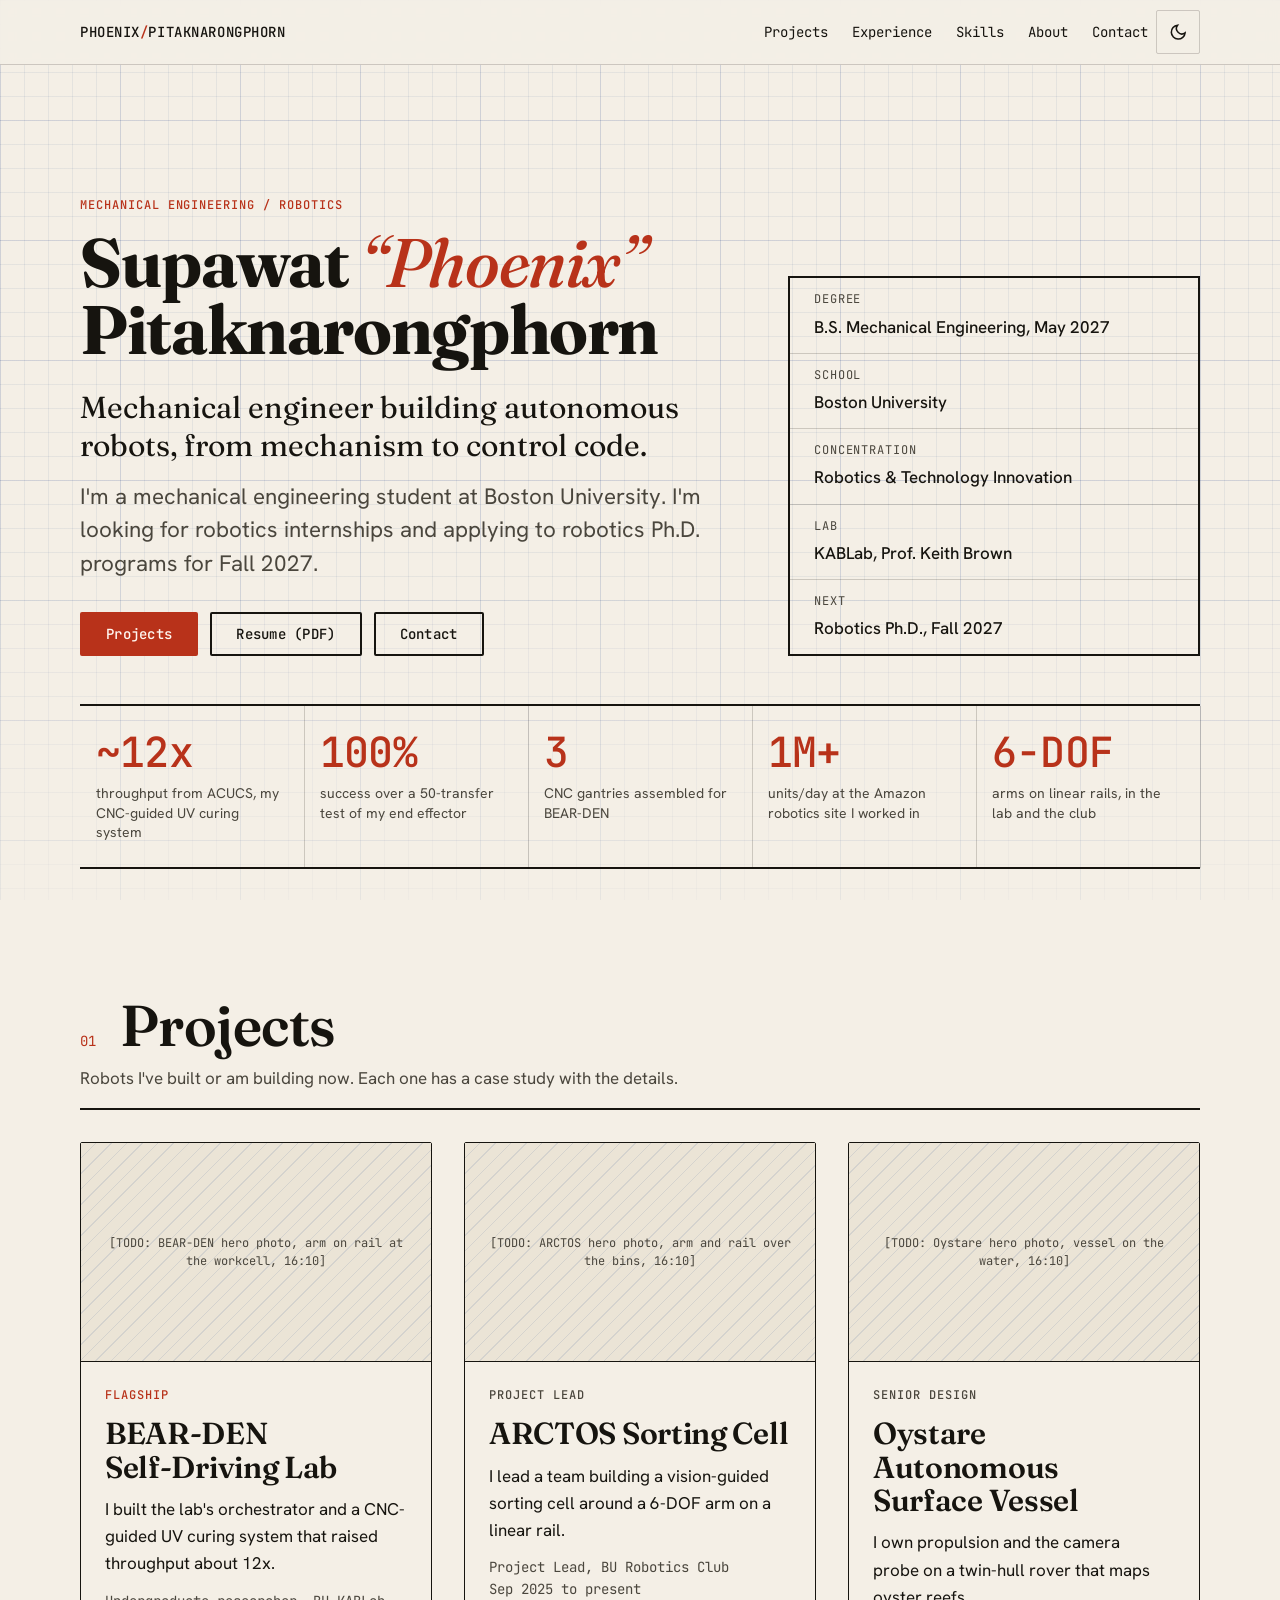
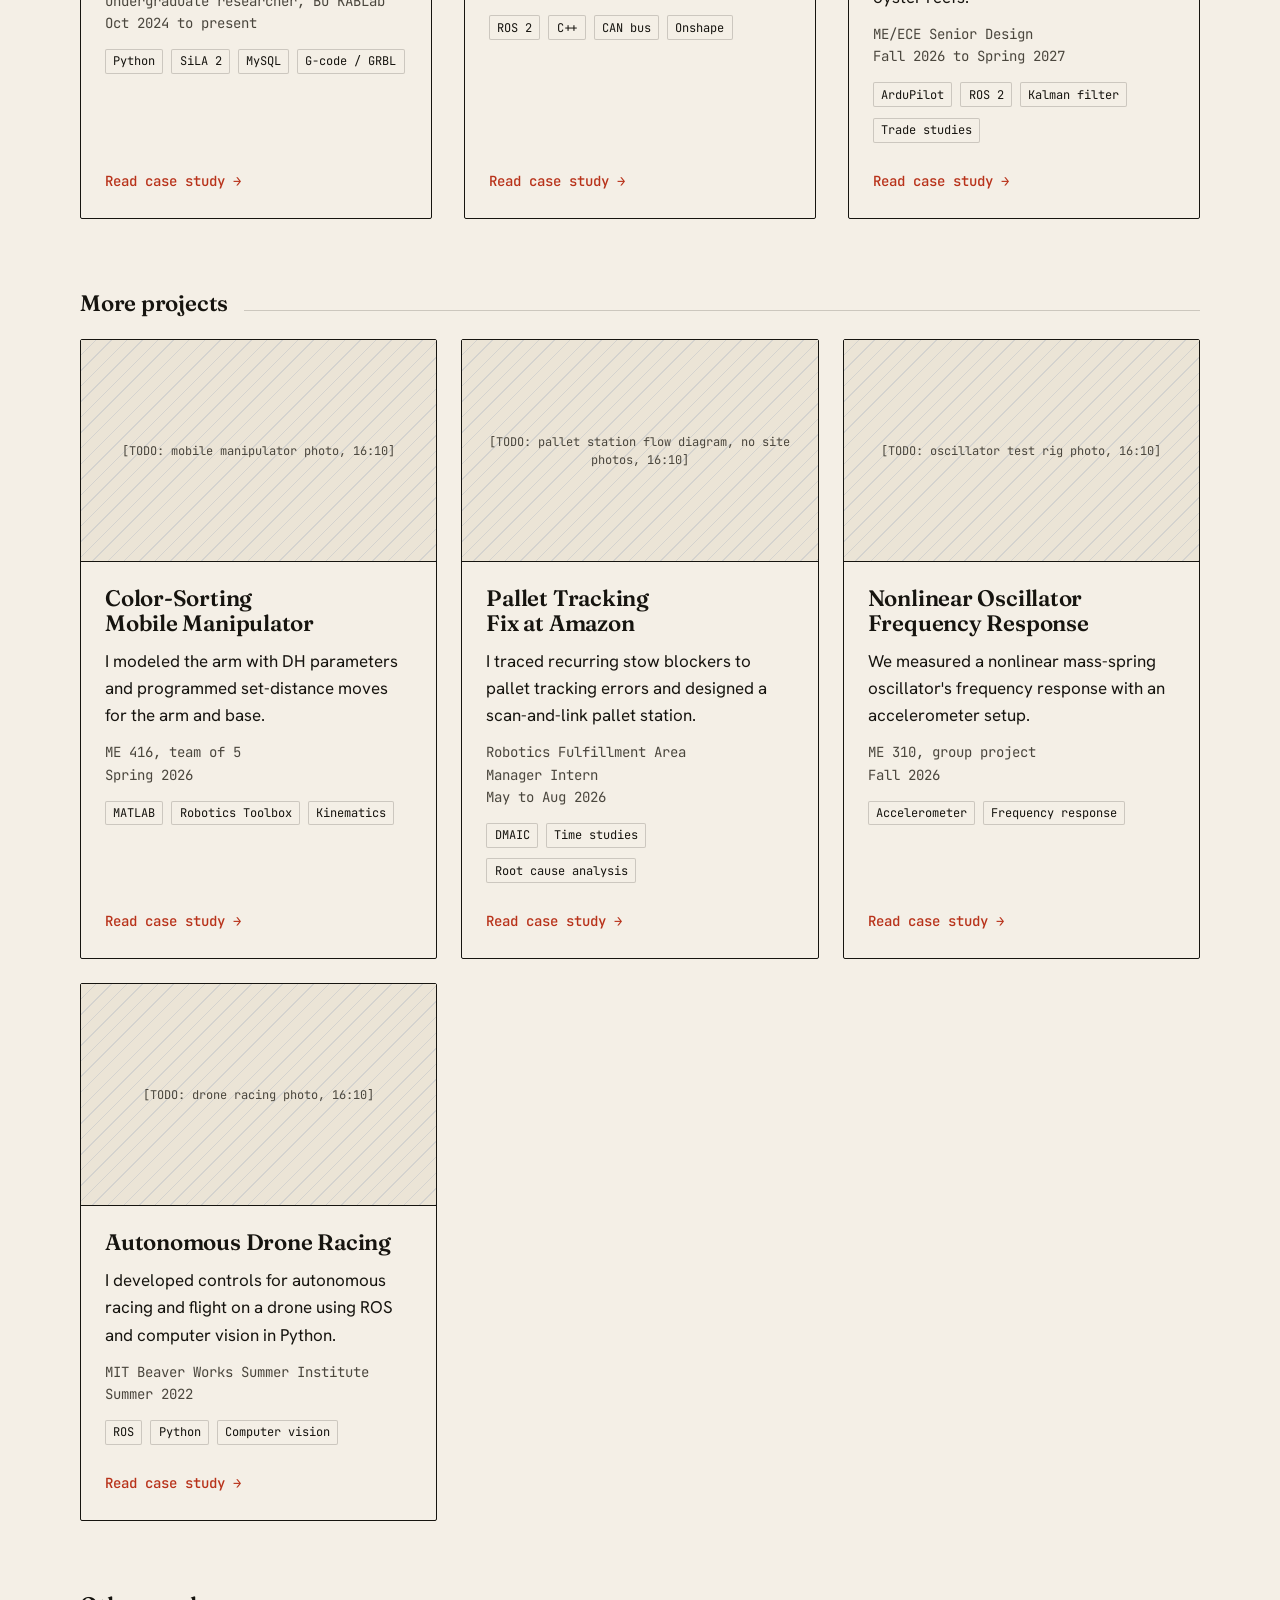
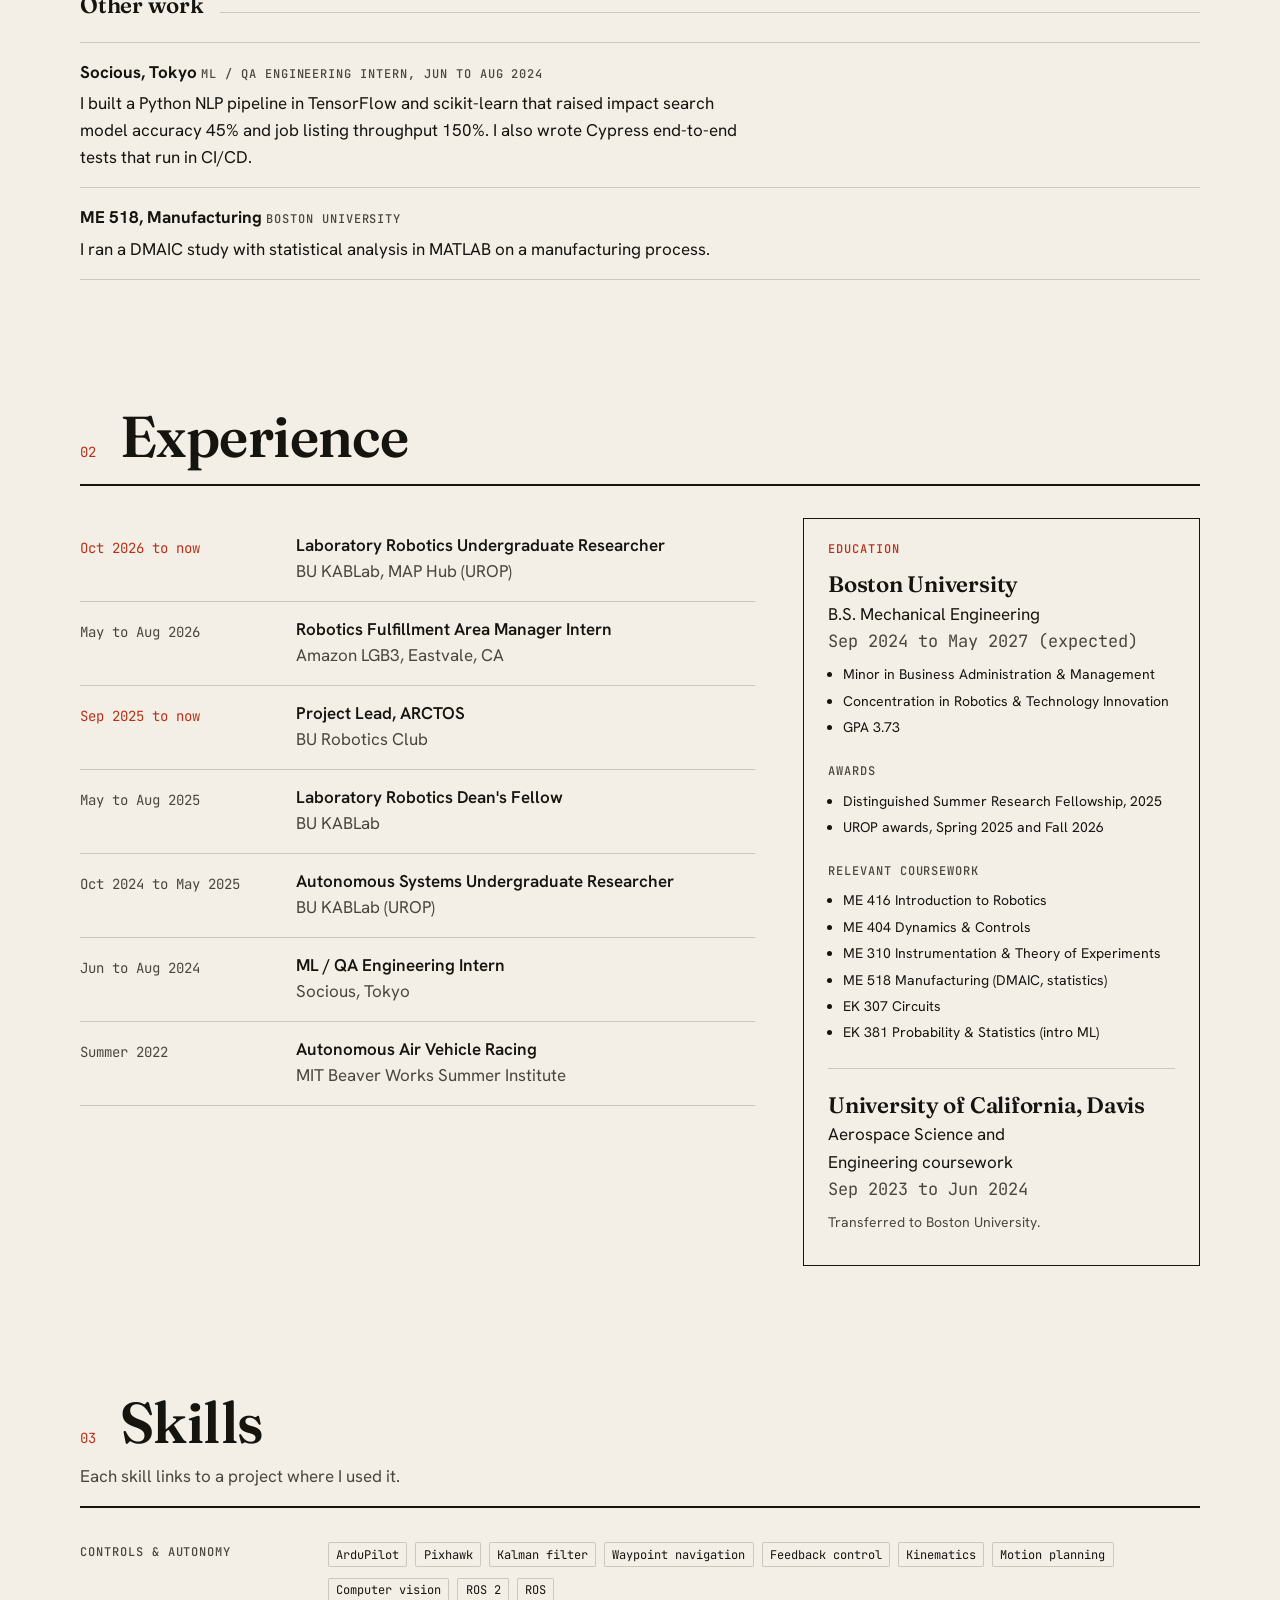
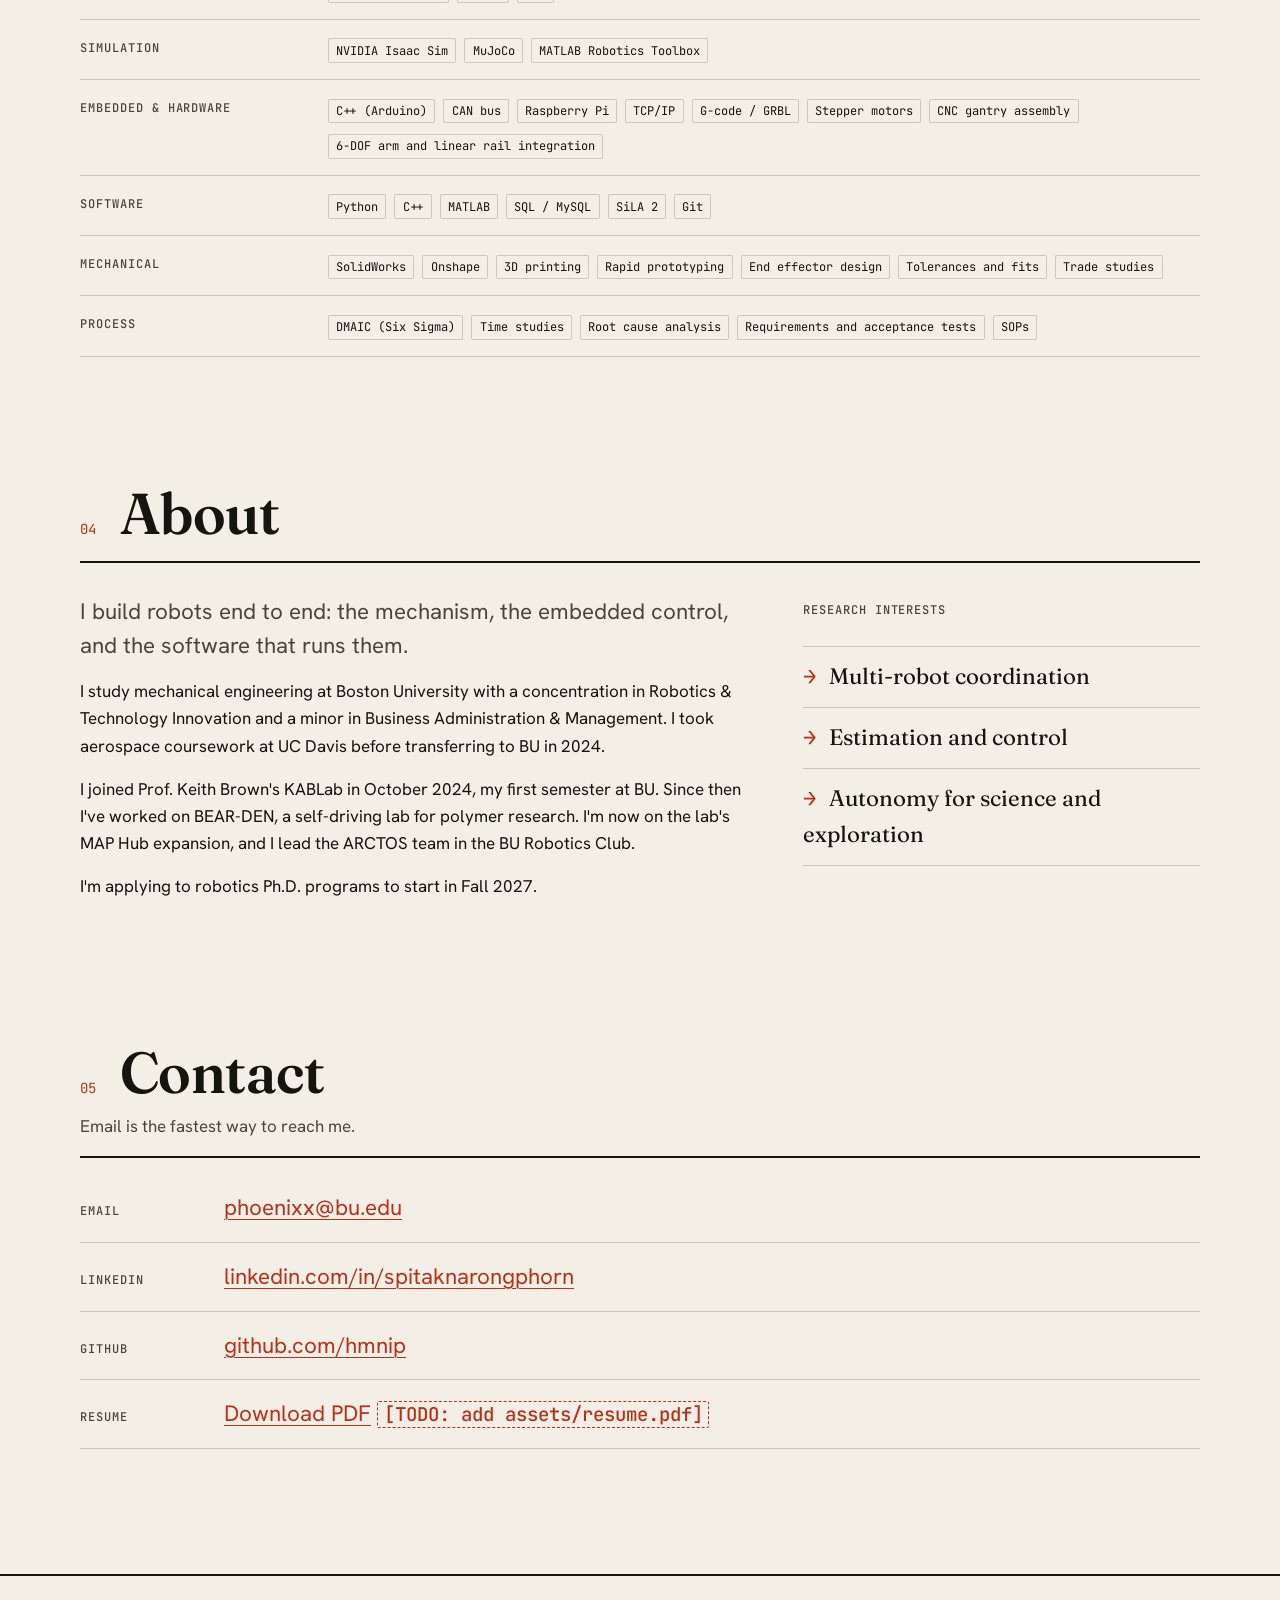
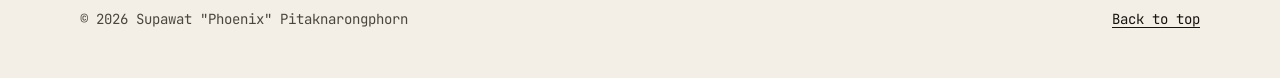
==== index.html @ 7e8143e0 "Initial portfolio site Static HTML/CSS/JS portfolio for GitHub Pages: home page, seven case studies " ====
<!doctype html>
<html lang="en">
<head>
  <meta charset="utf-8">
  <meta name="viewport" content="width=device-width, initial-scale=1">
  <title>Phoenix Pitaknarongphorn | Mechanical Engineer, Robotics</title>
  <meta name="description" content="Mechanical engineering student at Boston University building autonomous robots, from mechanism to control code.">
  <meta name="theme-color" content="#f4efe6" media="(prefers-color-scheme: light)">
  <meta name="theme-color" content="#0f2a4a" media="(prefers-color-scheme: dark)">
  <link rel="icon" href="favicon.ico" sizes="32x32">
  <link rel="icon" href="assets/favicon.svg" type="image/svg+xml">
  <link rel="apple-touch-icon" href="assets/apple-touch-icon.png">
  <!-- Sharing previews. Absolute URLs so LinkedIn and Slack show the image. Change the domain here if the site moves. -->
  <meta property="og:type" content="website">
  <meta property="og:site_name" content="Phoenix Pitaknarongphorn">
  <meta property="og:url" content="https://hmnip.github.io/portfolio/">
  <meta property="og:title" content="Phoenix Pitaknarongphorn | Mechanical Engineer, Robotics">
  <meta property="og:description" content="Mechanical engineering student at Boston University building autonomous robots, from mechanism to control code.">
  <meta property="og:image" content="https://hmnip.github.io/portfolio/assets/img/share.png">
  <meta property="og:image:width" content="1200">
  <meta property="og:image:height" content="630">
  <meta property="og:image:alt" content="Phoenix Pitaknarongphorn: building autonomous robots, from mechanism to control code.">
  <meta name="twitter:card" content="summary_large_image">
  <meta name="twitter:title" content="Phoenix Pitaknarongphorn | Mechanical Engineer, Robotics">
  <meta name="twitter:description" content="Mechanical engineering student at Boston University building autonomous robots, from mechanism to control code.">
  <meta name="twitter:image" content="https://hmnip.github.io/portfolio/assets/img/share.png">
  <!-- Sets saved theme and the js class before first paint (inline on purpose, avoids a flash) -->
  <script>(function(){var d=document.documentElement;d.classList.add("js");try{var t=localStorage.getItem("theme");if(t==="light"||t==="dark")d.setAttribute("data-theme",t);}catch(e){}})();</script>
  <link rel="preconnect" href="https://fonts.googleapis.com">
  <link rel="preconnect" href="https://fonts.gstatic.com" crossorigin>
  <link rel="stylesheet" href="https://fonts.googleapis.com/css2?family=Fraunces:ital,opsz,wght@0,9..144,400..700;1,9..144,500&family=Hanken+Grotesk:wght@400;500;600&family=JetBrains+Mono:wght@400;500&display=swap">
  <link rel="stylesheet" href="assets/css/style.css">
  <!-- Structured data for search engines. Update "url" if the site moves to a custom domain. -->
  <script type="application/ld+json">
  {
    "@context": "https://schema.org",
    "@type": "Person",
    "url": "https://hmnip.github.io/portfolio/",
    "name": "Supawat Pitaknarongphorn",
    "alternateName": "Phoenix Pitaknarongphorn",
    "jobTitle": "Mechanical Engineering Student",
    "description": "Mechanical engineering student at Boston University building autonomous robots, from mechanism to control code.",
    "email": "mailto:phoenixx@bu.edu",
    "affiliation": {
      "@type": "CollegeOrUniversity",
      "name": "Boston University"
    },
    "knowsAbout": ["Robotics", "Autonomous systems", "Laboratory automation", "Embedded control", "ROS 2", "Mechanical design"],
    "sameAs": ["https://www.linkedin.com/in/spitaknarongphorn", "https://github.com/hmnip"]
  }
  </script>
</head>
<body>
  <a class="skip-link" href="#main">Skip to content</a>

  <header class="site-header">
    <div class="container site-header__inner">
      <a class="site-mark" href="index.html">PHOENIX<span>/</span>PITAKNARONGPHORN</a>
      <nav class="site-nav" aria-label="Primary">
        <ul class="site-nav__list" id="nav-list">
          <li><a href="#projects">Projects</a></li>
          <li><a href="#experience">Experience</a></li>
          <li><a href="#skills">Skills</a></li>
          <li><a href="#about">About</a></li>
          <li><a href="#contact">Contact</a></li>
        </ul>
        <button class="icon-btn theme-toggle" type="button" data-theme-toggle aria-label="Switch theme">
          <svg class="icon-moon" viewBox="0 0 24 24" fill="none" stroke="currentColor" stroke-width="2" aria-hidden="true"><path d="M21 12.8A9 9 0 1 1 11.2 3a7 7 0 0 0 9.8 9.8z"/></svg>
          <svg class="icon-sun" viewBox="0 0 24 24" fill="none" stroke="currentColor" stroke-width="2" aria-hidden="true"><circle cx="12" cy="12" r="4"/><path d="M12 2v2M12 20v2M4.9 4.9l1.4 1.4M17.7 17.7l1.4 1.4M2 12h2M20 12h2M4.9 19.1l1.4-1.4M17.7 6.3l1.4-1.4"/></svg>
        </button>
        <button class="icon-btn nav-toggle" type="button" aria-expanded="false" aria-controls="nav-list" aria-label="Menu">
          <svg viewBox="0 0 24 24" fill="none" stroke="currentColor" stroke-width="2" aria-hidden="true"><path d="M3 6h18M3 12h18M3 18h18"/></svg>
        </button>
      </nav>
    </div>
  </header>

  <main id="main">
    <!-- HERO ============================================================ -->
    <div class="container">
      <section class="hero" aria-labelledby="hero-name">
        <div class="hero__text">
          <span class="label label--accent">Mechanical Engineering / Robotics</span>
          <h1 class="hero__name" id="hero-name">Supawat <span class="alias">&ldquo;Phoenix&rdquo;</span> Pitaknarongphorn</h1>
          <p class="hero__headline">Mechanical engineer building autonomous robots, from mechanism to control code.</p>
          <p class="lede">I'm a mechanical engineering student at Boston University. I'm looking for robotics internships and applying to robotics Ph.D. programs for Fall 2027.</p>
          <div class="btn-row">
            <a class="btn btn--primary" href="#projects">Projects</a>
            <!-- TODO: add assets/resume.pdf -->
            <a class="btn" href="assets/resume.pdf">Resume (PDF)</a>
            <a class="btn" href="#contact">Contact</a>
          </div>
        </div>
        <dl class="hero__spec">
          <div class="title-block__cell"><dt>Degree</dt><dd>B.S. Mechanical Engineering, May 2027</dd></div>
          <div class="title-block__cell"><dt>School</dt><dd>Boston University</dd></div>
          <div class="title-block__cell"><dt>Concentration</dt><dd>Robotics &amp; Technology Innovation</dd></div>
          <div class="title-block__cell"><dt>Lab</dt><dd>KABLab, Prof. Keith Brown</dd></div>
          <div class="title-block__cell"><dt>Next</dt><dd>Robotics Ph.D., Fall 2027</dd></div>
        </dl>
      </section>

      <!-- AT A GLANCE ===================================================== -->
      <section aria-labelledby="glance-title">
        <h2 class="visually-hidden" id="glance-title">At a glance</h2>
        <ul class="glance">
          <li class="glance__item"><span class="glance__value">~12x</span><span class="glance__desc">throughput from ACUCS, my CNC-guided UV curing system</span></li>
          <li class="glance__item"><span class="glance__value">100%</span><span class="glance__desc">success over a 50-transfer test of my end effector</span></li>
          <li class="glance__item"><span class="glance__value">3</span><span class="glance__desc">CNC gantries assembled for BEAR-DEN</span></li>
          <li class="glance__item"><span class="glance__value">1M+</span><span class="glance__desc">units/day at the Amazon robotics site I worked in</span></li>
          <li class="glance__item"><span class="glance__value">6-DOF</span><span class="glance__desc">arms on linear rails, in the lab and the club</span></li>
        </ul>
      </section>

      <!-- PROJECTS ======================================================== -->
      <section class="section" id="projects" aria-labelledby="projects-title">
        <div class="section__head">
          <span class="section__num">01</span>
          <h2 id="projects-title">Projects</h2>
          <p>Robots I've built or am building now. Each one has a case study with the details.</p>
        </div>

        <div class="card-grid card-grid--feature">
          <article class="card reveal">
            <div class="card__media">
              <!-- Replace with: <img src="assets/img/bear-den/hero.webp" width="1200" height="750" loading="lazy" decoding="async" alt="..."> (16:10, 1200x750, under 150 KB) -->
              <div class="media-placeholder" role="img" aria-label="Placeholder for BEAR-DEN hero photo">[TODO: BEAR-DEN hero photo, arm on rail at the workcell, 16:10]</div>
            </div>
            <div class="card__body">
              <span class="label label--accent">Flagship</span>
              <h3 class="card__title"><span class="nowrap">BEAR-DEN</span> Self-Driving Lab</h3>
              <p class="card__outcome">I built the lab's orchestrator and a CNC-guided UV curing system that raised throughput about 12x.</p>
              <p class="card__role">Undergraduate researcher, BU KABLab<br>Oct 2024 to present</p>
              <ul class="tags" aria-label="Tools">
                <li><span class="tag">Python</span></li>
                <li><span class="tag">SiLA 2</span></li>
                <li><span class="tag">MySQL</span></li>
                <li><span class="tag">G-code / GRBL</span></li>
              </ul>
              <div class="card__foot"><a class="link-arrow card__link" href="projects/bear-den.html">Read case study<span class="visually-hidden">: BEAR-DEN</span></a></div>
            </div>
          </article>

          <article class="card reveal">
            <div class="card__media">
              <!-- Replace with: assets/img/arctos/hero.webp (16:10, 1200x750) -->
              <div class="media-placeholder" role="img" aria-label="Placeholder for ARCTOS hero photo">[TODO: ARCTOS hero photo, arm and rail over the bins, 16:10]</div>
            </div>
            <div class="card__body">
              <span class="label">Project lead</span>
              <h3 class="card__title">ARCTOS Sorting Cell</h3>
              <p class="card__outcome">I lead a team building a vision-guided sorting cell around a 6-DOF arm on a linear rail.</p>
              <p class="card__role">Project Lead, BU Robotics Club<br>Sep 2025 to present</p>
              <ul class="tags" aria-label="Tools">
                <li><span class="tag">ROS 2</span></li>
                <li><span class="tag">C++</span></li>
                <li><span class="tag">CAN bus</span></li>
                <li><span class="tag">Onshape</span></li>
              </ul>
              <div class="card__foot"><a class="link-arrow card__link" href="projects/arctos.html">Read case study<span class="visually-hidden">: ARCTOS</span></a></div>
            </div>
          </article>

          <article class="card reveal">
            <div class="card__media">
              <!-- Replace with: assets/img/oystare/hero.webp (16:10, 1200x750) -->
              <div class="media-placeholder" role="img" aria-label="Placeholder for Oystare vessel photo">[TODO: Oystare hero photo, vessel on the water, 16:10]</div>
            </div>
            <div class="card__body">
              <span class="label">Senior design</span>
              <h3 class="card__title">Oystare Autonomous Surface Vessel</h3>
              <p class="card__outcome">I own propulsion and the camera probe on a twin-hull rover that maps oyster reefs.</p>
              <p class="card__role">ME/ECE Senior Design<br>Fall 2026 to Spring 2027</p>
              <ul class="tags" aria-label="Tools">
                <li><span class="tag">ArduPilot</span></li>
                <li><span class="tag">ROS 2</span></li>
                <li><span class="tag">Kalman filter</span></li>
                <li><span class="tag">Trade studies</span></li>
              </ul>
              <div class="card__foot"><a class="link-arrow card__link" href="projects/oystare.html">Read case study<span class="visually-hidden">: Oystare</span></a></div>
            </div>
          </article>
        </div>

        <div class="subhead"><h3>More projects</h3></div>
        <div class="card-grid">
          <article class="card card--small reveal">
            <div class="card__media">
              <!-- Replace with: assets/img/mobile-manipulator/hero.webp (16:10, 800x500) -->
              <div class="media-placeholder" role="img" aria-label="Placeholder for mobile manipulator photo">[TODO: mobile manipulator photo, 16:10]</div>
            </div>
            <div class="card__body">
              <h3 class="card__title">Color-Sorting Mobile Manipulator</h3>
              <p class="card__outcome">I modeled the arm with DH parameters and programmed set-distance moves for the arm and base.</p>
              <p class="card__role">ME 416, team of 5<br>Spring 2026</p>
              <ul class="tags" aria-label="Tools">
                <li><span class="tag">MATLAB</span></li>
                <li><span class="tag">Robotics Toolbox</span></li>
                <li><span class="tag">Kinematics</span></li>
              </ul>
              <div class="card__foot"><a class="link-arrow card__link" href="projects/mobile-manipulator.html">Read case study<span class="visually-hidden">: Color-Sorting Mobile Manipulator</span></a></div>
            </div>
          </article>

          <article class="card card--small reveal">
            <div class="card__media">
              <!-- No site photos allowed. Use a diagram of the pallet station flow: assets/img/amazon-pallet-flow/hero.webp (16:10) -->
              <div class="media-placeholder" role="img" aria-label="Placeholder for pallet station flow diagram">[TODO: pallet station flow diagram, no site photos, 16:10]</div>
            </div>
            <div class="card__body">
              <h3 class="card__title">Pallet Tracking Fix at Amazon</h3>
              <p class="card__outcome">I traced recurring stow blockers to pallet tracking errors and designed a scan-and-link pallet station.</p>
              <p class="card__role">Robotics Fulfillment Area Manager Intern<br>May to Aug 2026</p>
              <ul class="tags" aria-label="Tools">
                <li><span class="tag">DMAIC</span></li>
                <li><span class="tag">Time studies</span></li>
                <li><span class="tag">Root cause analysis</span></li>
              </ul>
              <div class="card__foot"><a class="link-arrow card__link" href="projects/amazon-pallet-flow.html">Read case study<span class="visually-hidden">: Pallet Tracking Fix at Amazon</span></a></div>
            </div>
          </article>

          <article class="card card--small reveal">
            <div class="card__media">
              <!-- Replace with: assets/img/nonlinear-oscillator/hero.webp (16:10, 800x500) -->
              <div class="media-placeholder" role="img" aria-label="Placeholder for oscillator test setup photo">[TODO: oscillator test rig photo, 16:10]</div>
            </div>
            <div class="card__body">
              <h3 class="card__title">Nonlinear Oscillator Frequency Response</h3>
              <p class="card__outcome">We measured a nonlinear mass-spring oscillator's frequency response with an accelerometer setup.</p>
              <p class="card__role">ME 310, group project<br>Fall 2026</p>
              <ul class="tags" aria-label="Tools">
                <li><span class="tag">Accelerometer</span></li>
                <li><span class="tag">Frequency response</span></li>
              </ul>
              <div class="card__foot"><a class="link-arrow card__link" href="projects/nonlinear-oscillator.html">Read case study<span class="visually-hidden">: Nonlinear Oscillator Frequency Response</span></a></div>
            </div>
          </article>

          <article class="card card--small reveal">
            <div class="card__media">
              <!-- Replace with: assets/img/bwsi-drone-racing/hero.webp (16:10, 800x500) -->
              <div class="media-placeholder" role="img" aria-label="Placeholder for drone racing photo">[TODO: drone racing photo, 16:10]</div>
            </div>
            <div class="card__body">
              <h3 class="card__title">Autonomous Drone Racing</h3>
              <p class="card__outcome">I developed controls for autonomous racing and flight on a drone using ROS and computer vision in Python.</p>
              <p class="card__role">MIT Beaver Works Summer Institute<br>Summer 2022</p>
              <ul class="tags" aria-label="Tools">
                <li><span class="tag">ROS</span></li>
                <li><span class="tag">Python</span></li>
                <li><span class="tag">Computer vision</span></li>
              </ul>
              <div class="card__foot"><a class="link-arrow card__link" href="projects/bwsi-drone-racing.html">Read case study<span class="visually-hidden">: Autonomous Drone Racing</span></a></div>
            </div>
          </article>
        </div>

        <div class="subhead"><h3>Other work</h3></div>
        <ul class="other-work">
          <li>
            <p><strong>Socious, Tokyo</strong> <span class="label">ML / QA Engineering Intern, Jun to Aug 2024</span></p>
            <p>I built a Python NLP pipeline in TensorFlow and scikit-learn that raised impact search model accuracy 45% and job listing throughput 150%. I also wrote Cypress end-to-end tests that run in CI/CD.</p>
          </li>
          <li>
            <p><strong>ME 518, Manufacturing</strong> <span class="label">Boston University</span></p>
            <p>I ran a DMAIC study with statistical analysis in MATLAB on a manufacturing process.</p>
          </li>
        </ul>
      </section>

      <!-- EXPERIENCE ====================================================== -->
      <section class="section" id="experience" aria-labelledby="experience-title">
        <div class="section__head">
          <span class="section__num">02</span>
          <h2 id="experience-title">Experience</h2>
        </div>
        <div class="split">
          <ol class="timeline">
            <li class="timeline__item is-current">
              <span class="timeline__date">Oct 2026 to now</span>
              <div><p class="timeline__role">Laboratory Robotics Undergraduate Researcher</p><p class="timeline__org">BU KABLab, MAP Hub (UROP)</p></div>
            </li>
            <li class="timeline__item">
              <span class="timeline__date">May to Aug 2026</span>
              <div><p class="timeline__role">Robotics Fulfillment Area Manager Intern</p><p class="timeline__org">Amazon LGB3, Eastvale, CA</p></div>
            </li>
            <li class="timeline__item is-current">
              <span class="timeline__date">Sep 2025 to now</span>
              <div><p class="timeline__role">Project Lead, ARCTOS</p><p class="timeline__org">BU Robotics Club</p></div>
            </li>
            <li class="timeline__item">
              <span class="timeline__date">May to Aug 2025</span>
              <div><p class="timeline__role">Laboratory Robotics Dean's Fellow</p><p class="timeline__org">BU KABLab</p></div>
            </li>
            <li class="timeline__item">
              <span class="timeline__date">Oct 2024 to May 2025</span>
              <div><p class="timeline__role">Autonomous Systems Undergraduate Researcher</p><p class="timeline__org">BU KABLab (UROP)</p></div>
            </li>
            <li class="timeline__item">
              <span class="timeline__date">Jun to Aug 2024</span>
              <div><p class="timeline__role">ML / QA Engineering Intern</p><p class="timeline__org">Socious, Tokyo</p></div>
            </li>
            <li class="timeline__item">
              <span class="timeline__date">Summer 2022</span>
              <div><p class="timeline__role">Autonomous Air Vehicle Racing</p><p class="timeline__org">MIT Beaver Works Summer Institute</p></div>
            </li>
          </ol>

          <aside class="edu" aria-labelledby="edu-title">
            <h3 class="label label--accent" id="edu-title">Education</h3>
            <div class="edu__item">
              <h4>Boston University</h4>
              <p>B.S. Mechanical Engineering<br><span class="mono muted">Sep 2024 to May 2027 (expected)</span></p>
              <ul>
                <li>Minor in Business Administration &amp; Management</li>
                <li>Concentration in Robotics &amp; Technology Innovation</li>
                <li>GPA 3.73</li>
              </ul>
              <span class="label">Awards</span>
              <ul>
                <li>Distinguished Summer Research Fellowship, 2025</li>
                <li>UROP awards, Spring 2025 and Fall 2026</li>
              </ul>
              <span class="label">Relevant coursework</span>
              <ul>
                <li>ME 416 Introduction to Robotics</li>
                <li>ME 404 Dynamics &amp; Controls</li>
                <li>ME 310 Instrumentation &amp; Theory of Experiments</li>
                <li>ME 518 Manufacturing (DMAIC, statistics)</li>
                <li>EK 307 Circuits</li>
                <li>EK 381 Probability &amp; Statistics (intro ML)</li>
              </ul>
            </div>
            <div class="edu__item">
              <h4>University of California, Davis</h4>
              <p>Aerospace Science and Engineering coursework<br><span class="mono muted">Sep 2023 to Jun 2024</span></p>
              <p class="muted" style="font-size: var(--step--1)">Transferred to Boston University.</p>
            </div>
          </aside>
        </div>
      </section>

      <!-- SKILLS ========================================================== -->
      <section class="section" id="skills" aria-labelledby="skills-title">
        <div class="section__head">
          <span class="section__num">03</span>
          <h2 id="skills-title">Skills</h2>
          <p>Each skill links to a project where I used it.</p>
        </div>
        <dl class="skills">
          <div class="skills__row">
            <dt class="label">Controls &amp; Autonomy</dt>
            <dd><ul class="tags">
              <li><a class="tag" href="projects/oystare.html">ArduPilot<span class="visually-hidden">, used in Oystare</span></a></li>
              <li><a class="tag" href="projects/oystare.html">Pixhawk<span class="visually-hidden">, used in Oystare</span></a></li>
              <li><a class="tag" href="projects/oystare.html">Kalman filter<span class="visually-hidden">, used in Oystare</span></a></li>
              <li><a class="tag" href="projects/oystare.html">Waypoint navigation<span class="visually-hidden">, used in Oystare</span></a></li>
              <li><a class="tag" href="projects/bwsi-drone-racing.html">Feedback control<span class="visually-hidden">, used in Autonomous Drone Racing</span></a></li>
              <li><a class="tag" href="projects/mobile-manipulator.html">Kinematics<span class="visually-hidden">, used in the Mobile Manipulator</span></a></li>
              <li><a class="tag" href="projects/arctos.html">Motion planning<span class="visually-hidden">, used in ARCTOS</span></a></li>
              <li><a class="tag" href="projects/arctos.html">Computer vision<span class="visually-hidden">, used in ARCTOS</span></a></li>
              <li><a class="tag" href="projects/arctos.html">ROS 2<span class="visually-hidden">, used in ARCTOS</span></a></li>
              <li><a class="tag" href="projects/bwsi-drone-racing.html">ROS<span class="visually-hidden">, used in Autonomous Drone Racing</span></a></li>
            </ul></dd>
          </div>
          <div class="skills__row">
            <dt class="label">Simulation</dt>
            <dd><ul class="tags">
              <li><a class="tag" href="projects/bear-den.html#map-hub">NVIDIA Isaac Sim<span class="visually-hidden">, used in BEAR-DEN</span></a></li>
              <li><a class="tag" href="projects/bear-den.html#map-hub">MuJoCo<span class="visually-hidden">, used in BEAR-DEN</span></a></li>
              <li><a class="tag" href="projects/mobile-manipulator.html">MATLAB Robotics Toolbox<span class="visually-hidden">, used in the Mobile Manipulator</span></a></li>
            </ul></dd>
          </div>
          <div class="skills__row">
            <dt class="label">Embedded &amp; Hardware</dt>
            <dd><ul class="tags">
              <li><a class="tag" href="projects/arctos.html">C++ (Arduino)<span class="visually-hidden">, used in ARCTOS</span></a></li>
              <li><a class="tag" href="projects/arctos.html">CAN bus<span class="visually-hidden">, used in ARCTOS</span></a></li>
              <li><a class="tag" href="projects/bear-den.html">Raspberry Pi<span class="visually-hidden">, used in BEAR-DEN</span></a></li>
              <li><a class="tag" href="projects/bear-den.html">TCP/IP<span class="visually-hidden">, used in BEAR-DEN</span></a></li>
              <li><a class="tag" href="projects/bear-den.html#acucs">G-code / GRBL<span class="visually-hidden">, used in ACUCS</span></a></li>
              <li><a class="tag" href="projects/bear-den.html#acucs">Stepper motors<span class="visually-hidden">, used in ACUCS</span></a></li>
              <li><a class="tag" href="projects/bear-den.html#acucs">CNC gantry assembly<span class="visually-hidden">, used in ACUCS</span></a></li>
              <li><a class="tag" href="projects/bear-den.html">6-DOF arm and linear rail integration<span class="visually-hidden">, used in BEAR-DEN</span></a></li>
            </ul></dd>
          </div>
          <div class="skills__row">
            <dt class="label">Software</dt>
            <dd><ul class="tags">
              <li><a class="tag" href="projects/bear-den.html">Python<span class="visually-hidden">, used in BEAR-DEN</span></a></li>
              <li><a class="tag" href="projects/arctos.html">C++<span class="visually-hidden">, used in ARCTOS</span></a></li>
              <li><a class="tag" href="projects/mobile-manipulator.html">MATLAB<span class="visually-hidden">, used in the Mobile Manipulator</span></a></li>
              <li><a class="tag" href="projects/bear-den.html">SQL / MySQL<span class="visually-hidden">, used in BEAR-DEN</span></a></li>
              <li><a class="tag" href="projects/bear-den.html">SiLA 2<span class="visually-hidden">, used in BEAR-DEN</span></a></li>
              <li><a class="tag" href="projects/arctos.html">Git<span class="visually-hidden">, used in ARCTOS</span></a></li>
            </ul></dd>
          </div>
          <div class="skills__row">
            <dt class="label">Mechanical</dt>
            <dd><ul class="tags">
              <li><a class="tag" href="projects/bear-den.html">SolidWorks<span class="visually-hidden">, used in BEAR-DEN</span></a></li>
              <li><a class="tag" href="projects/arctos.html">Onshape<span class="visually-hidden">, used in ARCTOS</span></a></li>
              <li><a class="tag" href="projects/bear-den.html">3D printing<span class="visually-hidden">, used in BEAR-DEN</span></a></li>
              <li><a class="tag" href="projects/bear-den.html">Rapid prototyping<span class="visually-hidden">, used in BEAR-DEN</span></a></li>
              <li><a class="tag" href="projects/bear-den.html">End effector design<span class="visually-hidden">, used in BEAR-DEN</span></a></li>
              <li><a class="tag" href="projects/arctos.html">Tolerances and fits<span class="visually-hidden">, used in ARCTOS</span></a></li>
              <li><a class="tag" href="projects/oystare.html">Trade studies<span class="visually-hidden">, used in Oystare</span></a></li>
            </ul></dd>
          </div>
          <div class="skills__row">
            <dt class="label">Process</dt>
            <dd><ul class="tags">
              <li><a class="tag" href="projects/amazon-pallet-flow.html">DMAIC (Six Sigma)<span class="visually-hidden">, used at Amazon</span></a></li>
              <li><a class="tag" href="projects/amazon-pallet-flow.html">Time studies<span class="visually-hidden">, used at Amazon</span></a></li>
              <li><a class="tag" href="projects/amazon-pallet-flow.html">Root cause analysis<span class="visually-hidden">, used at Amazon</span></a></li>
              <li><a class="tag" href="projects/oystare.html">Requirements and acceptance tests<span class="visually-hidden">, used in Oystare</span></a></li>
              <li><a class="tag" href="projects/bear-den.html">SOPs<span class="visually-hidden">, used in BEAR-DEN</span></a></li>
            </ul></dd>
          </div>
        </dl>
      </section>

      <!-- ABOUT =========================================================== -->
      <section class="section" id="about" aria-labelledby="about-title">
        <div class="section__head">
          <span class="section__num">04</span>
          <h2 id="about-title">About</h2>
        </div>
        <div class="split">
          <div>
            <p class="lede">I build robots end to end: the mechanism, the embedded control, and the software that runs them.</p>
            <p>I study mechanical engineering at Boston University with a concentration in Robotics &amp; Technology Innovation and a minor in Business Administration &amp; Management. I took aerospace coursework at UC Davis before transferring to BU in 2024.</p>
            <p>I joined Prof. Keith Brown's KABLab in October 2024, my first semester at BU. Since then I've worked on BEAR-DEN, a self-driving lab for polymer research. I'm now on the lab's MAP Hub expansion, and I lead the ARCTOS team in the BU Robotics Club.</p>
            <p>I'm applying to robotics Ph.D. programs to start in Fall 2027.</p>
          </div>
          <div>
            <span class="label">Research interests</span>
            <ul class="interests">
              <li>Multi-robot coordination</li>
              <li>Estimation and control</li>
              <li>Autonomy for science and exploration</li>
            </ul>
          </div>
        </div>
      </section>

      <!-- CONTACT ========================================================= -->
      <section class="section" id="contact" aria-labelledby="contact-title">
        <div class="section__head">
          <span class="section__num">05</span>
          <h2 id="contact-title">Contact</h2>
          <p>Email is the fastest way to reach me.</p>
        </div>
        <dl class="contact-list">
          <div class="contact-list__row"><dt class="label">Email</dt><dd><a href="mailto:phoenixx@bu.edu">phoenixx@bu.edu</a></dd></div>
          <div class="contact-list__row"><dt class="label">LinkedIn</dt><dd><a href="https://www.linkedin.com/in/spitaknarongphorn" rel="me">linkedin.com/in/spitaknarongphorn</a></dd></div>
          <div class="contact-list__row"><dt class="label">GitHub</dt><dd><a href="https://github.com/hmnip" rel="me">github.com/hmnip</a></dd></div>
          <div class="contact-list__row"><dt class="label">Resume</dt><dd><a href="assets/resume.pdf">Download PDF</a> <span class="todo">[TODO: add assets/resume.pdf]</span></dd></div>
        </dl>
      </section>
    </div>
  </main>

  <footer class="site-footer">
    <div class="container site-footer__inner">
      <span>&copy; <span data-year>2026</span> Supawat "Phoenix" Pitaknarongphorn</span>
      <span><a href="#main">Back to top</a></span>
    </div>
  </footer>

  <script src="assets/js/main.js" defer></script>
</body>
</html>
---- assets/css/style.css ----
/* ==========================================================================
   Phoenix Pitaknarongphorn: portfolio stylesheet
   One file. Sections:
   1. Tokens (light + blueprint dark)
   2. Reset and base
   3. Layout and blueprint grid
   4. Typography helpers
   5. Header, nav, footer
   6. Buttons, links, tags
   7. Sections and labels
   8. Glance strip (key numbers)
   9. Project cards
   10. Title block, TL;DR
   11. Spec tables
   12. Timeline
   13. Diagrams, media, placeholders
   14. Motion
   15. Utilities
   ========================================================================== */

/* 1. Tokens ---------------------------------------------------------------- */
:root {
  /* Color: warm paper, near-black ink, one vermilion accent */
  --paper: #f4efe6;
  --paper-2: #ebe4d6;          /* raised surfaces, table stripes */
  --ink: #16140f;
  --ink-2: #4a463d;            /* secondary text, 8:1 on paper */
  --rule: #16140f;             /* strong rules */
  --rule-soft: rgb(22 20 15 / 0.18);
  --accent: #b8321a;           /* vermilion, 5.2:1 on paper, 4.7:1 on paper-2 */
  --accent-ink: #fff8f2;       /* text on accent fills */
  --grid: rgb(30 70 140 / 0.07);
  --grid-major: rgb(30 70 140 / 0.11);
  --focus: #1d5fd1;

  /* Type */
  --font-display: "Fraunces", Georgia, "Times New Roman", serif;
  --font-body: "Hanken Grotesk", system-ui, -apple-system, "Segoe UI", sans-serif;
  --font-mono: "JetBrains Mono", ui-monospace, "Cascadia Mono", Consolas, monospace;

  /* Type scale (fluid, ~1.25 ratio stretching to ~1.33 on wide screens) */
  --step--2: 0.75rem;
  --step--1: 0.875rem;
  --step-0: clamp(1rem, 0.96rem + 0.2vw, 1.0625rem);
  --step-1: clamp(1.2rem, 1.1rem + 0.45vw, 1.4rem);
  --step-2: clamp(1.45rem, 1.25rem + 0.9vw, 1.9rem);
  --step-3: clamp(1.8rem, 1.45rem + 1.6vw, 2.6rem);
  --step-4: clamp(2.2rem, 1.6rem + 2.8vw, 3.6rem);
  --step-5: clamp(2.6rem, 1.7rem + 4.4vw, 5rem);

  /* Space (8px base) */
  --space-1: 0.25rem;
  --space-2: 0.5rem;
  --space-3: 0.75rem;
  --space-4: 1rem;
  --space-5: 1.5rem;
  --space-6: 2rem;
  --space-7: 3rem;
  --space-8: 4.5rem;
  --space-9: clamp(4.5rem, 3rem + 6vw, 8rem);

  /* Layout */
  --measure: 68ch;
  --container: 1200px;
  --gutter: clamp(1rem, 0.5rem + 2.5vw, 2.5rem);
  --grid-size: 24px;
  --radius: 2px;
  --rule-w: 1px;
  --rule-w-strong: 2px;

  /* Motion */
  --ease: cubic-bezier(0.2, 0.7, 0.2, 1);
  --dur: 420ms;

  color-scheme: light;
}

/* Blueprint inverse: light ink on deep blue. Applied by system preference
   unless the visitor chose light, or when they choose dark explicitly. */
@media (prefers-color-scheme: dark) {
  :root:not([data-theme="light"]) {
    --paper: #0f2a4a;
    --paper-2: #13355c;
    --ink: #e8eef6;
    --ink-2: #a9bdd6;
    --rule: #cfdcec;
    --rule-soft: rgb(207 220 236 / 0.22);
    --accent: #ff7a52;
    --accent-ink: #0f2a4a;
    --grid: rgb(200 220 255 / 0.07);
    --grid-major: rgb(200 220 255 / 0.12);
    --focus: #ffd166;
    color-scheme: dark;
  }
}
:root[data-theme="dark"] {
  --paper: #0f2a4a;
  --paper-2: #13355c;
  --ink: #e8eef6;
  --ink-2: #a9bdd6;
  --rule: #cfdcec;
  --rule-soft: rgb(207 220 236 / 0.22);
  --accent: #ff7a52;
  --accent-ink: #0f2a4a;
  --grid: rgb(200 220 255 / 0.07);
  --grid-major: rgb(200 220 255 / 0.12);
  --focus: #ffd166;
  color-scheme: dark;
}

/* 2. Reset and base -------------------------------------------------------- */
*,
*::before,
*::after { box-sizing: border-box; }

html {
  -webkit-text-size-adjust: 100%;
  text-size-adjust: 100%;
  scroll-behavior: smooth;
  scroll-padding-top: 5rem; /* keeps anchored headings clear of the sticky header */
}

body {
  margin: 0;
  min-height: 100vh;
  background-color: var(--paper);
  color: var(--ink);
  font-family: var(--font-body);
  font-size: var(--step-0);
  line-height: 1.6;
  font-feature-settings: "ss01";
  overflow-x: hidden;
}

img, video, svg { display: block; max-width: 100%; height: auto; }
img, video { background: var(--paper-2); }

h1, h2, h3, h4 {
  font-family: var(--font-display);
  font-weight: 600;
  line-height: 1.1;
  letter-spacing: -0.01em;
  margin: 0 0 var(--space-4);
  font-optical-sizing: auto; /* Fraunces picks display or text cuts by size */
  text-wrap: balance;
}
h1 { font-size: var(--step-5); font-weight: 700; letter-spacing: -0.02em; }
h2 { font-size: var(--step-4); }
h3 { font-size: var(--step-2); }
h4 { font-size: var(--step-1); }

p, ul, ol, dl, table, figure { margin: 0 0 var(--space-4); }
p { max-width: var(--measure); text-wrap: pretty; }
ul, ol { padding-left: 1.25em; }
li + li { margin-top: var(--space-1); }

a { color: var(--accent); text-underline-offset: 0.2em; text-decoration-thickness: 1px; }
a:hover { text-decoration-thickness: 2px; }

:focus-visible {
  outline: 3px solid var(--focus);
  outline-offset: 3px;
  border-radius: var(--radius);
}

hr {
  border: 0;
  border-top: var(--rule-w) solid var(--rule-soft);
  margin: var(--space-7) 0;
}

code, kbd, samp { font-family: var(--font-mono); font-size: 0.92em; }

::selection { background: var(--accent); color: var(--accent-ink); }

/* 3. Layout and blueprint grid -------------------------------------------- */
/* The grid is a fixed layer behind everything. Minor lines every 24px,
   major lines every 120px, like drafting paper. */
body::before {
  content: "";
  position: fixed;
  inset: 0;
  z-index: -1;
  pointer-events: none;
  background-image:
    linear-gradient(var(--grid-major) 1px, transparent 1px),
    linear-gradient(90deg, var(--grid-major) 1px, transparent 1px),
    linear-gradient(var(--grid) 1px, transparent 1px),
    linear-gradient(90deg, var(--grid) 1px, transparent 1px);
  background-size:
    calc(var(--grid-size) * 5) calc(var(--grid-size) * 5),
    calc(var(--grid-size) * 5) calc(var(--grid-size) * 5),
    var(--grid-size) var(--grid-size),
    var(--grid-size) var(--grid-size);
  /* Fade the grid out toward the bottom so long pages stay calm */
  -webkit-mask-image: linear-gradient(to bottom, #000 0, #000 60vh, rgb(0 0 0 / 0.35) 100vh);
  mask-image: linear-gradient(to bottom, #000 0, #000 60vh, rgb(0 0 0 / 0.35) 100vh);
}

.container {
  width: 100%;
  max-width: var(--container);
  margin-inline: auto;
  padding-inline: var(--gutter);
}
.container--narrow { max-width: calc(var(--measure) + 2 * var(--gutter)); }

.skip-link {
  position: absolute;
  left: var(--space-4);
  top: -100px;
  z-index: 100;
  padding: var(--space-2) var(--space-4);
  background: var(--ink);
  color: var(--paper);
  font-family: var(--font-mono);
  font-size: var(--step--1);
}
.skip-link:focus { top: var(--space-4); }

/* 4. Typography helpers ---------------------------------------------------- */
.lede {
  font-size: var(--step-1);
  line-height: 1.5;
  color: var(--ink-2);
  max-width: 56ch;
}

.mono { font-family: var(--font-mono); }

/* Small uppercase monospace label, like a drawing callout */
.label {
  display: inline-block;
  font-family: var(--font-mono);
  font-size: var(--step--2);
  font-weight: 500;
  letter-spacing: 0.08em;
  text-transform: uppercase;
  color: var(--ink-2);
}
.label--accent { color: var(--accent); }

.muted { color: var(--ink-2); }

/* 5. Header, nav, footer --------------------------------------------------- */
.site-header {
  position: sticky;
  top: 0;
  z-index: 50;
  background: color-mix(in srgb, var(--paper) 92%, transparent);
  -webkit-backdrop-filter: blur(6px);
  backdrop-filter: blur(6px);
  border-bottom: var(--rule-w) solid var(--rule-soft);
}
.site-header__inner {
  display: flex;
  align-items: center;
  justify-content: space-between;
  gap: var(--space-4);
  min-height: 4rem;
}
.site-mark {
  font-family: var(--font-mono);
  font-size: var(--step--1);
  font-weight: 500;
  letter-spacing: 0.04em;
  color: var(--ink);
  text-decoration: none;
  white-space: nowrap;
}
.site-mark span { color: var(--accent); }

.site-nav { display: flex; align-items: center; gap: var(--space-2); }
.site-nav__list {
  display: flex;
  gap: var(--space-5);
  list-style: none;
  margin: 0;
  padding: 0;
}
.site-nav__list li + li { margin-top: 0; }
.site-nav__list a {
  font-family: var(--font-mono);
  font-size: var(--step--1);
  color: var(--ink);
  text-decoration: none;
  padding-block: var(--space-2);
  border-bottom: var(--rule-w-strong) solid transparent;
}
.site-nav__list a:hover,
.site-nav__list a[aria-current="page"],
.site-nav__list a.is-active { border-bottom-color: var(--accent); }

.icon-btn {
  display: inline-grid;
  place-items: center;
  width: 2.75rem;
  height: 2.75rem;
  padding: 0;
  background: transparent;
  color: var(--ink);
  border: var(--rule-w) solid var(--rule-soft);
  border-radius: var(--radius);
  cursor: pointer;
}
.icon-btn:hover { border-color: var(--ink); }
.icon-btn svg { width: 1.15rem; height: 1.15rem; }

/* Theme toggle shows the icon for the theme you would switch to */
.theme-toggle .icon-sun { display: none; }
:root[data-theme="dark"] .theme-toggle .icon-sun { display: block; }
:root[data-theme="dark"] .theme-toggle .icon-moon { display: none; }
@media (prefers-color-scheme: dark) {
  :root:not([data-theme="light"]) .theme-toggle .icon-sun { display: block; }
  :root:not([data-theme="light"]) .theme-toggle .icon-moon { display: none; }
}

.nav-toggle { display: none; }

@media (max-width: 760px) {
  .nav-toggle { display: inline-grid; }
  .site-nav__list {
    position: absolute;
    top: 100%;
    left: 0;
    right: 0;
    flex-direction: column;
    gap: 0;
    padding: var(--space-2) var(--gutter) var(--space-5);
    background: var(--paper);
    border-bottom: var(--rule-w) solid var(--rule);
    display: none;
  }
  .site-nav__list a {
    display: block;
    padding-block: var(--space-3);
    border-bottom: var(--rule-w) solid var(--rule-soft);
  }
  .site-nav.is-open .site-nav__list { display: flex; }
  /* Without JS the toggle can't work, so show the list inline instead */
  html:not(.js) .site-nav__list {
    position: static;
    display: flex;
    flex-direction: row;
    flex-wrap: wrap;
    gap: var(--space-3);
    padding: 0;
    border: 0;
  }
  html:not(.js) .nav-toggle { display: none; }
}

.site-footer {
  margin-top: var(--space-9);
  border-top: var(--rule-w-strong) solid var(--rule);
  padding-block: var(--space-6) var(--space-7);
  font-family: var(--font-mono);
  font-size: var(--step--1);
  color: var(--ink-2);
}
.site-footer__inner {
  display: flex;
  flex-wrap: wrap;
  justify-content: space-between;
  gap: var(--space-4);
}
.site-footer a { color: var(--ink); }

/* 6. Buttons, links, tags -------------------------------------------------- */
.btn {
  display: inline-flex;
  align-items: center;
  gap: var(--space-2);
  min-height: 2.75rem;
  padding: var(--space-2) var(--space-5);
  font-family: var(--font-mono);
  font-size: var(--step--1);
  font-weight: 500;
  letter-spacing: 0.02em;
  text-decoration: none;
  color: var(--ink);
  background: transparent;
  border: var(--rule-w-strong) solid var(--ink);
  border-radius: var(--radius);
  cursor: pointer;
  transition: background-color 150ms, color 150ms, transform 150ms;
}
.btn:hover { background: var(--ink); color: var(--paper); text-decoration: none; }
.btn--primary { background: var(--accent); border-color: var(--accent); color: var(--accent-ink); }
.btn--primary:hover { background: var(--ink); border-color: var(--ink); color: var(--paper); }
.btn-row { display: flex; flex-wrap: wrap; gap: var(--space-3); }

/* Arrow link: "Read case study ->" */
.link-arrow {
  font-family: var(--font-mono);
  font-size: var(--step--1);
  font-weight: 500;
  text-decoration: none;
  white-space: nowrap;
}
.link-arrow::after { content: " \2192"; transition: margin-left 150ms; }
.link-arrow:hover { text-decoration: underline; }

.tags {
  display: flex;
  flex-wrap: wrap;
  gap: var(--space-2);
  list-style: none;
  padding: 0;
  margin: 0;
}
.tags li + li { margin-top: 0; }
.tag {
  display: inline-block;
  padding: 0.2em 0.6em;
  font-family: var(--font-mono);
  font-size: var(--step--2);
  line-height: 1.5;
  color: var(--ink);
  background: var(--paper);
  border: var(--rule-w) solid var(--rule-soft);
  border-radius: var(--radius);
  text-decoration: none;
  white-space: nowrap;
}
a.tag:hover { border-color: var(--accent); color: var(--accent); }

/* 7. Sections and labels --------------------------------------------------- */
.section { padding-block: var(--space-9) 0; }
.section__head {
  display: grid;
  grid-template-columns: auto 1fr;
  align-items: baseline;
  gap: var(--space-2) var(--space-5);
  padding-bottom: var(--space-4);
  margin-bottom: var(--space-6);
  border-bottom: var(--rule-w-strong) solid var(--rule);
}
.section__num {
  font-family: var(--font-mono);
  font-size: var(--step--1);
  color: var(--accent);
}
.section__head h2 { margin: 0; }
.section__head p { grid-column: 1 / -1; margin: 0; color: var(--ink-2); }

/* 8. Glance strip ---------------------------------------------------------- */
.glance {
  display: grid;
  grid-template-columns: repeat(auto-fit, minmax(min(100%, 9rem), 1fr));
  border-top: var(--rule-w-strong) solid var(--rule);
  border-bottom: var(--rule-w-strong) solid var(--rule);
  margin: 0;
  padding: 0;
  list-style: none;
}
.glance li + li { margin-top: 0; }
.glance__item {
  padding: var(--space-5) var(--space-4);
  border-right: var(--rule-w) solid var(--rule-soft);
  border-bottom: var(--rule-w) solid var(--rule-soft);
  /* Cells overlap the outer border by 1px so the grid rules stay single */
  margin: 0 -1px -1px 0;
}
.glance__value {
  display: block;
  font-family: var(--font-mono);
  font-size: var(--step-3);
  font-weight: 500;
  line-height: 1.1;
  letter-spacing: -0.02em;
  color: var(--accent);
}
.glance__desc {
  display: block;
  margin-top: var(--space-2);
  font-size: var(--step--1);
  line-height: 1.4;
  color: var(--ink-2);
}

/* 9. Project cards --------------------------------------------------------- */
.card-grid {
  display: grid;
  grid-template-columns: repeat(auto-fill, minmax(min(100%, 17rem), 1fr));
  gap: var(--space-5);
}
/* Featured: 1 column on phones, flagship full-width over 2 on tablets, 3 on desktop */
.card-grid--feature { grid-template-columns: 1fr; gap: var(--space-6); }
@media (min-width: 640px) {
  .card-grid--feature { grid-template-columns: repeat(2, minmax(0, 1fr)); }
  .card-grid--feature > :first-child { grid-column: 1 / -1; }
}
@media (min-width: 1000px) {
  .card-grid--feature { grid-template-columns: repeat(3, minmax(0, 1fr)); }
  .card-grid--feature > :first-child { grid-column: auto; }
}

.card {
  position: relative;
  display: flex;
  flex-direction: column;
  background: var(--paper);
  border: var(--rule-w) solid var(--rule);
  border-radius: var(--radius);
  transition: transform 200ms var(--ease), box-shadow 200ms var(--ease);
}
.card:hover,
.card:focus-within {
  transform: translate(-3px, -3px);
  box-shadow: 3px 3px 0 var(--ink);
}
.card__media {
  aspect-ratio: 16 / 10;
  border-bottom: var(--rule-w) solid var(--rule);
  overflow: hidden;
}
.card__media img,
.card__media video { width: 100%; height: 100%; object-fit: cover; }
.card__body {
  display: flex;
  flex-direction: column;
  gap: var(--space-3);
  flex: 1;
  padding: var(--space-5);
}
.card__title { font-size: var(--step-2); margin: 0; }
.card--small .card__title { font-size: var(--step-1); }
.card__outcome { margin: 0; }
.card__role { margin: 0; font-family: var(--font-mono); font-size: var(--step--1); color: var(--ink-2); }
.card__foot { margin-top: auto; padding-top: var(--space-3); }
/* Make the whole card clickable through its main link, keeping one tab stop */
.card__link::before { content: ""; position: absolute; inset: 0; }

/* 10. Title block, TL;DR --------------------------------------------------- */
/* Modeled on a drawing title block: ruled cells, mono labels, values below */
.title-block {
  border: var(--rule-w-strong) solid var(--rule);
  margin: var(--space-6) 0;
}
.title-block__name {
  padding: var(--space-5);
  border-bottom: var(--rule-w-strong) solid var(--rule);
}
.title-block__name h1 { margin: var(--space-2) 0 0; font-size: var(--step-4); }
.title-block__grid {
  display: grid;
  grid-template-columns: repeat(auto-fit, minmax(min(100%, 11rem), 1fr));
  margin: 0;
}
.title-block__cell {
  padding: var(--space-3) var(--space-5);
  border-right: var(--rule-w) solid var(--rule-soft);
  border-bottom: var(--rule-w) solid var(--rule-soft);
  margin: 0 -1px -1px 0;
}
.title-block__cell dt {
  font-family: var(--font-mono);
  font-size: var(--step--2);
  letter-spacing: 0.08em;
  text-transform: uppercase;
  color: var(--ink-2);
}
.title-block__cell dd { margin: var(--space-1) 0 0; font-weight: 500; }
.title-block__row {
  display: flex;
  flex-wrap: wrap;
  align-items: center;
  justify-content: space-between;
  gap: var(--space-4);
  padding: var(--space-4) var(--space-5);
  border-top: var(--rule-w) solid var(--rule);
}
.title-block__links { display: flex; flex-wrap: wrap; gap: var(--space-5); }

.tldr {
  position: relative;
  margin: var(--space-6) 0;
  padding: var(--space-5) var(--space-5) var(--space-5) calc(var(--space-5) + 4px);
  background: var(--paper-2);
  border-left: 4px solid var(--accent);
}
.tldr .label { margin-bottom: var(--space-2); }
.tldr p { margin: 0; max-width: none; }
.tldr p + p { margin-top: var(--space-2); }

/* 11. Spec tables ---------------------------------------------------------- */
.table-wrap { overflow-x: auto; margin-bottom: var(--space-5); }
.spec-table {
  width: 100%;
  border-collapse: collapse;
  font-size: var(--step--1);
  border-top: var(--rule-w-strong) solid var(--rule);
  border-bottom: var(--rule-w-strong) solid var(--rule);
}
.spec-table caption {
  caption-side: top;
  text-align: left;
  padding-bottom: var(--space-2);
  font-family: var(--font-mono);
  font-size: var(--step--2);
  letter-spacing: 0.08em;
  text-transform: uppercase;
  color: var(--ink-2);
}
.spec-table th,
.spec-table td {
  padding: var(--space-3) var(--space-4);
  text-align: left;
  vertical-align: top;
  border-bottom: var(--rule-w) solid var(--rule-soft);
}
.spec-table thead th {
  font-family: var(--font-mono);
  font-size: var(--step--2);
  font-weight: 500;
  letter-spacing: 0.08em;
  text-transform: uppercase;
  color: var(--ink-2);
  border-bottom: var(--rule-w) solid var(--rule);
}
.spec-table tbody th { font-weight: 600; }
.spec-table .num {
  font-family: var(--font-mono);
  font-weight: 500;
  white-space: nowrap;
  font-variant-numeric: tabular-nums;
}
.spec-table .num--key { color: var(--accent); }
.spec-table tbody tr:nth-child(even) { background: color-mix(in srgb, var(--paper-2) 55%, transparent); }

/* 12. Timeline ------------------------------------------------------------- */
.timeline { list-style: none; margin: 0; padding: 0; }
.timeline li + li { margin-top: 0; }
.timeline__item {
  display: grid;
  grid-template-columns: minmax(9.5rem, 12rem) 1fr;
  gap: var(--space-2) var(--space-5);
  padding-block: var(--space-4);
  border-bottom: var(--rule-w) solid var(--rule-soft);
}
.timeline__date {
  font-family: var(--font-mono);
  font-size: var(--step--1);
  color: var(--ink-2);
  padding-top: 0.2em;
}
.timeline__role { margin: 0; font-family: var(--font-body); font-size: var(--step-0); font-weight: 600; line-height: 1.4; }
.timeline__org { margin: 0; color: var(--ink-2); }
.timeline__item.is-current .timeline__date { color: var(--accent); }
@media (max-width: 560px) {
  .timeline__item { grid-template-columns: 1fr; }
}

/* 13. Diagrams, media, placeholders --------------------------------------- */
.figure { margin: var(--space-6) 0; }
.figure figcaption {
  margin-top: var(--space-3);
  font-family: var(--font-mono);
  font-size: var(--step--2);
  color: var(--ink-2);
}

/* System diagrams: inline SVG that inherits theme colors */
.diagram {
  padding: var(--space-5);
  border: var(--rule-w) solid var(--rule);
  background: var(--paper);
  overflow-x: auto;
}
.diagram svg { min-width: 560px; width: 100%; height: auto; }
.diagram .node rect { fill: var(--paper); stroke: var(--ink); stroke-width: 1.5; }
.diagram .node--accent rect { stroke: var(--accent); stroke-width: 2; }
.diagram .node text { fill: var(--ink); font-family: var(--font-mono); font-size: 13px; }
.diagram .node .sub { fill: var(--ink-2); font-size: 11px; }
.diagram .edge { stroke: var(--ink); stroke-width: 1.5; fill: none; }
.diagram .edge--return { stroke: var(--accent); stroke-dasharray: 5 4; }
.diagram .edge-label { fill: var(--ink-2); font-family: var(--font-mono); font-size: 11px; }
.diagram .arrowhead { fill: var(--ink); }
.diagram .arrowhead--accent { fill: var(--accent); }

.gallery {
  display: grid;
  grid-template-columns: repeat(auto-fill, minmax(min(100%, 16rem), 1fr));
  gap: var(--space-5);
}
.gallery figure { margin: 0; }

/* Visible placeholder for a missing image or video. Keeps the final aspect
   ratio so the layout doesn't shift when the real file arrives. */
.media-placeholder {
  display: grid;
  place-items: center;
  width: 100%;
  height: 100%;
  aspect-ratio: var(--ratio, 16 / 9);
  padding: var(--space-4);
  text-align: center;
  font-family: var(--font-mono);
  font-size: var(--step--2);
  line-height: 1.5;
  color: var(--ink-2);
  background:
    repeating-linear-gradient(135deg, transparent 0 10px, var(--grid-major) 10px 11px),
    var(--paper-2);
  border: var(--rule-w) dashed var(--rule-soft);
}
.card__media .media-placeholder { aspect-ratio: auto; border: 0; }

/* Inline marker for a missing fact: [TODO: ...] */
.todo {
  font-family: var(--font-mono);
  font-size: 0.85em;
  font-weight: 500;
  color: var(--accent);
  /* Solid paper, not a tint: keeps AA contrast even inside tinted boxes like the TL;DR */
  background: var(--paper);
  border: 1px dashed var(--accent);
  padding: 0 0.3em;
  border-radius: var(--radius);
  white-space: normal;
}

/* Prose block for case-study sections */
.prose > * + * { margin-top: var(--space-4); }
.prose h3 {
  margin-top: var(--space-7);
  padding-top: var(--space-3);
  border-top: var(--rule-w) solid var(--rule-soft);
}
.prose > h3:first-child { margin-top: 0; padding-top: 0; border-top: 0; }
.prose h4 { margin-top: var(--space-5); }

/* Previous / next case study */
.pager {
  display: grid;
  grid-template-columns: 1fr 1fr;
  border-top: var(--rule-w-strong) solid var(--rule);
  border-bottom: var(--rule-w-strong) solid var(--rule);
  margin-top: var(--space-8);
}
.pager a {
  display: block;
  padding: var(--space-5);
  text-decoration: none;
  color: var(--ink);
}
.pager a:hover .pager__title { color: var(--accent); }
.pager a + a,
.pager__next { border-left: var(--rule-w) solid var(--rule-soft); text-align: right; }
.pager__title { display: block; font-family: var(--font-display); font-size: var(--step-1); font-weight: 600; margin-top: var(--space-1); }
@media (max-width: 560px) {
  .pager { grid-template-columns: 1fr; }
  .pager__next { border-left: 0; border-top: var(--rule-w) solid var(--rule-soft); text-align: left; }
}

/* Home page sections ------------------------------------------------------ */
.hero {
  display: grid;
  grid-template-columns: minmax(0, 1.6fr) minmax(0, 1fr);
  gap: var(--space-7);
  align-items: end;
  padding-block: var(--space-9) var(--space-7);
}
.hero__text { container-type: inline-size; }
.hero__name {
  /* Sized to its own column so "Pitaknarongphorn" (about 9.2em wide) never wraps.
     The vw line is a fallback for browsers without container query units. */
  font-size: clamp(2rem, 0.9rem + 4vw, 4.5rem);
  font-size: clamp(1.9rem, 10.4cqi, 5.25rem);
  line-height: 0.98;
  margin: var(--space-3) 0 var(--space-5);
  overflow-wrap: anywhere;
}
.hero__name .alias { color: var(--accent); font-style: italic; font-weight: 500; }
.hero__headline {
  font-family: var(--font-display);
  font-size: var(--step-2);
  font-weight: 400;
  line-height: 1.25;
  max-width: 30ch;
  margin-bottom: var(--space-4);
}
.hero .lede { margin-bottom: var(--space-6); }
.hero__spec { margin: 0; border: var(--rule-w-strong) solid var(--rule); }
.hero__spec .title-block__cell { border-right: 0; margin: 0; }
.hero__spec .title-block__cell:last-child { border-bottom: 0; }
@media (max-width: 860px) {
  .hero { grid-template-columns: 1fr; gap: var(--space-6); padding-top: var(--space-8); }
}

.subhead {
  display: flex;
  align-items: baseline;
  gap: var(--space-4);
  margin: var(--space-8) 0 var(--space-5);
}
.subhead h3 { margin: 0; font-size: var(--step-1); }
.subhead::after { content: ""; flex: 1; border-top: var(--rule-w) solid var(--rule-soft); }

.other-work { list-style: none; margin: 0; padding: 0; border-top: var(--rule-w) solid var(--rule-soft); }
.other-work li { margin: 0; padding-block: var(--space-4); border-bottom: var(--rule-w) solid var(--rule-soft); }
.other-work p { margin: 0; }
.other-work p + p { margin-top: var(--space-1); }

.split {
  display: grid;
  grid-template-columns: minmax(0, 1.7fr) minmax(0, 1fr);
  gap: var(--space-7);
  align-items: start;
}
@media (max-width: 900px) { .split { grid-template-columns: 1fr; } }

.edu { border: var(--rule-w) solid var(--rule); padding: var(--space-5); }
.edu h4 { font-size: var(--step-1); margin-bottom: var(--space-1); }
.edu > .label:first-child { margin-top: 0; margin-bottom: var(--space-4); }
.edu p { margin-bottom: var(--space-2); }
.edu ul { padding-left: 1.1em; font-size: var(--step--1); }
.edu .label { display: block; margin-top: var(--space-5); margin-bottom: var(--space-2); }
.edu__item + .edu__item { margin-top: var(--space-5); padding-top: var(--space-5); border-top: var(--rule-w) solid var(--rule-soft); }

.skills { margin: 0; }
.skills__row:first-child { padding-top: 0; }
.skills__row {
  display: grid;
  grid-template-columns: minmax(10rem, 14rem) 1fr;
  gap: var(--space-3) var(--space-5);
  padding-block: var(--space-4);
  border-bottom: var(--rule-w) solid var(--rule-soft);
}
.skills__row dt { padding-top: 0.25em; }
.skills__row dd { margin: 0; }
@media (max-width: 640px) { .skills__row { grid-template-columns: 1fr; } }

.interests { list-style: none; padding: 0; margin: var(--space-5) 0 0; border-top: var(--rule-w) solid var(--rule-soft); }
.interests li { margin: 0; padding: var(--space-3) 0; border-bottom: var(--rule-w) solid var(--rule-soft); font-family: var(--font-display); font-size: var(--step-1); }
.interests li::before { content: "\2192\00a0"; color: var(--accent); font-family: var(--font-mono); }

.contact-list { margin: 0; }
.contact-list__row:first-child { padding-top: 0; }
.contact-list__row {
  display: grid;
  grid-template-columns: 8rem 1fr;
  gap: var(--space-4);
  padding-block: var(--space-4);
  border-bottom: var(--rule-w) solid var(--rule-soft);
  align-items: baseline;
}
.contact-list__row dd { margin: 0; font-size: var(--step-1); overflow-wrap: anywhere; }
@media (max-width: 480px) { .contact-list__row { grid-template-columns: 1fr; gap: var(--space-1); } }

/* Case study pages -------------------------------------------------------- */
.crumb {
  display: inline-block;
  margin-top: var(--space-6);
  font-family: var(--font-mono);
  font-size: var(--step--1);
  text-decoration: none;
}
.crumb::before { content: "\2190\00a0"; }
.crumb:hover { text-decoration: underline; }

.title-block__name .expansion { margin: var(--space-2) 0 0; color: var(--ink-2); font-size: var(--step--1); font-family: var(--font-mono); }

.section--case { padding-top: var(--space-8); }
.section--case .section__head h2 { font-size: var(--step-3); }

.case-roles { margin-top: var(--space-6); }
.case-roles .label { display: block; margin-bottom: var(--space-2); }

/* Wide diagrams keep a readable text size on phones and scroll sideways inside their frame */
.diagram--wide svg { min-width: 760px; }
.legend {
  display: flex;
  flex-wrap: wrap;
  gap: var(--space-2) var(--space-5);
  list-style: none;
  margin: var(--space-3) 0 0;
  padding: 0;
  font-family: var(--font-mono);
  font-size: var(--step--2);
  color: var(--ink-2);
}
.legend li + li { margin-top: 0; }
.legend__swatch { display: inline-block; width: 1.1em; height: 0.8em; margin-right: 0.4em; vertical-align: -0.05em; border: 1.5px solid var(--ink); }
.legend__swatch--accent { border: 2px solid var(--accent); }
.legend__swatch--return { height: 0; border: 0; border-top: 2px dashed var(--accent); vertical-align: 0.25em; }
.scroll-hint { display: none; }
@media (max-width: 800px) { .scroll-hint { display: inline; } }

.highlight-box {
  border: var(--rule-w-strong) solid var(--rule);
  padding: var(--space-5);
  margin-block: var(--space-6);
}
.highlight-box > :last-child { margin-bottom: 0; }

.gallery figcaption { margin-top: var(--space-2); font-size: var(--step--1); color: var(--ink-2); }
.gallery figcaption .label { display: block; }

/* 404 page ---------------------------------------------------------------- */
.not-found { padding-block: var(--space-8) 0; }
.not-found .title-block { margin-top: 0; margin-bottom: var(--space-7); }
.not-found .title-block h1 { font-size: var(--step-4); }
.not-found .lede { margin-top: var(--space-3); margin-bottom: 0; }
.not-found > .label { display: block; margin-bottom: var(--space-3); }

/* 14. Motion --------------------------------------------------------------- */
/* Only hide content when JS is running, so no-JS visitors still see it */
.js .reveal {
  opacity: 0;
  transform: translateY(14px);
  transition: opacity var(--dur) var(--ease), transform var(--dur) var(--ease);
}
.js .reveal.is-visible { opacity: 1; transform: none; }

@media (prefers-reduced-motion: reduce) {
  html { scroll-behavior: auto; }
  *,
  *::before,
  *::after {
    animation-duration: 0.01ms !important;
    animation-iteration-count: 1 !important;
    transition-duration: 0.01ms !important;
  }
  .js .reveal { opacity: 1; transform: none; }
  .card:hover,
  .card:focus-within { transform: none; }
}

/* 15. Utilities ------------------------------------------------------------ */
.visually-hidden {
  position: absolute !important;
  width: 1px;
  height: 1px;
  padding: 0;
  margin: -1px;
  overflow: hidden;
  clip: rect(0 0 0 0);
  white-space: nowrap;
  border: 0;
}
/* Keep hyphenated names like BEAR-DEN on one line in big headings */
.nowrap { white-space: nowrap; }
.stack > * + * { margin-top: var(--space-4); }
.mt-0 { margin-top: 0; }
.mb-0 { margin-bottom: 0; }
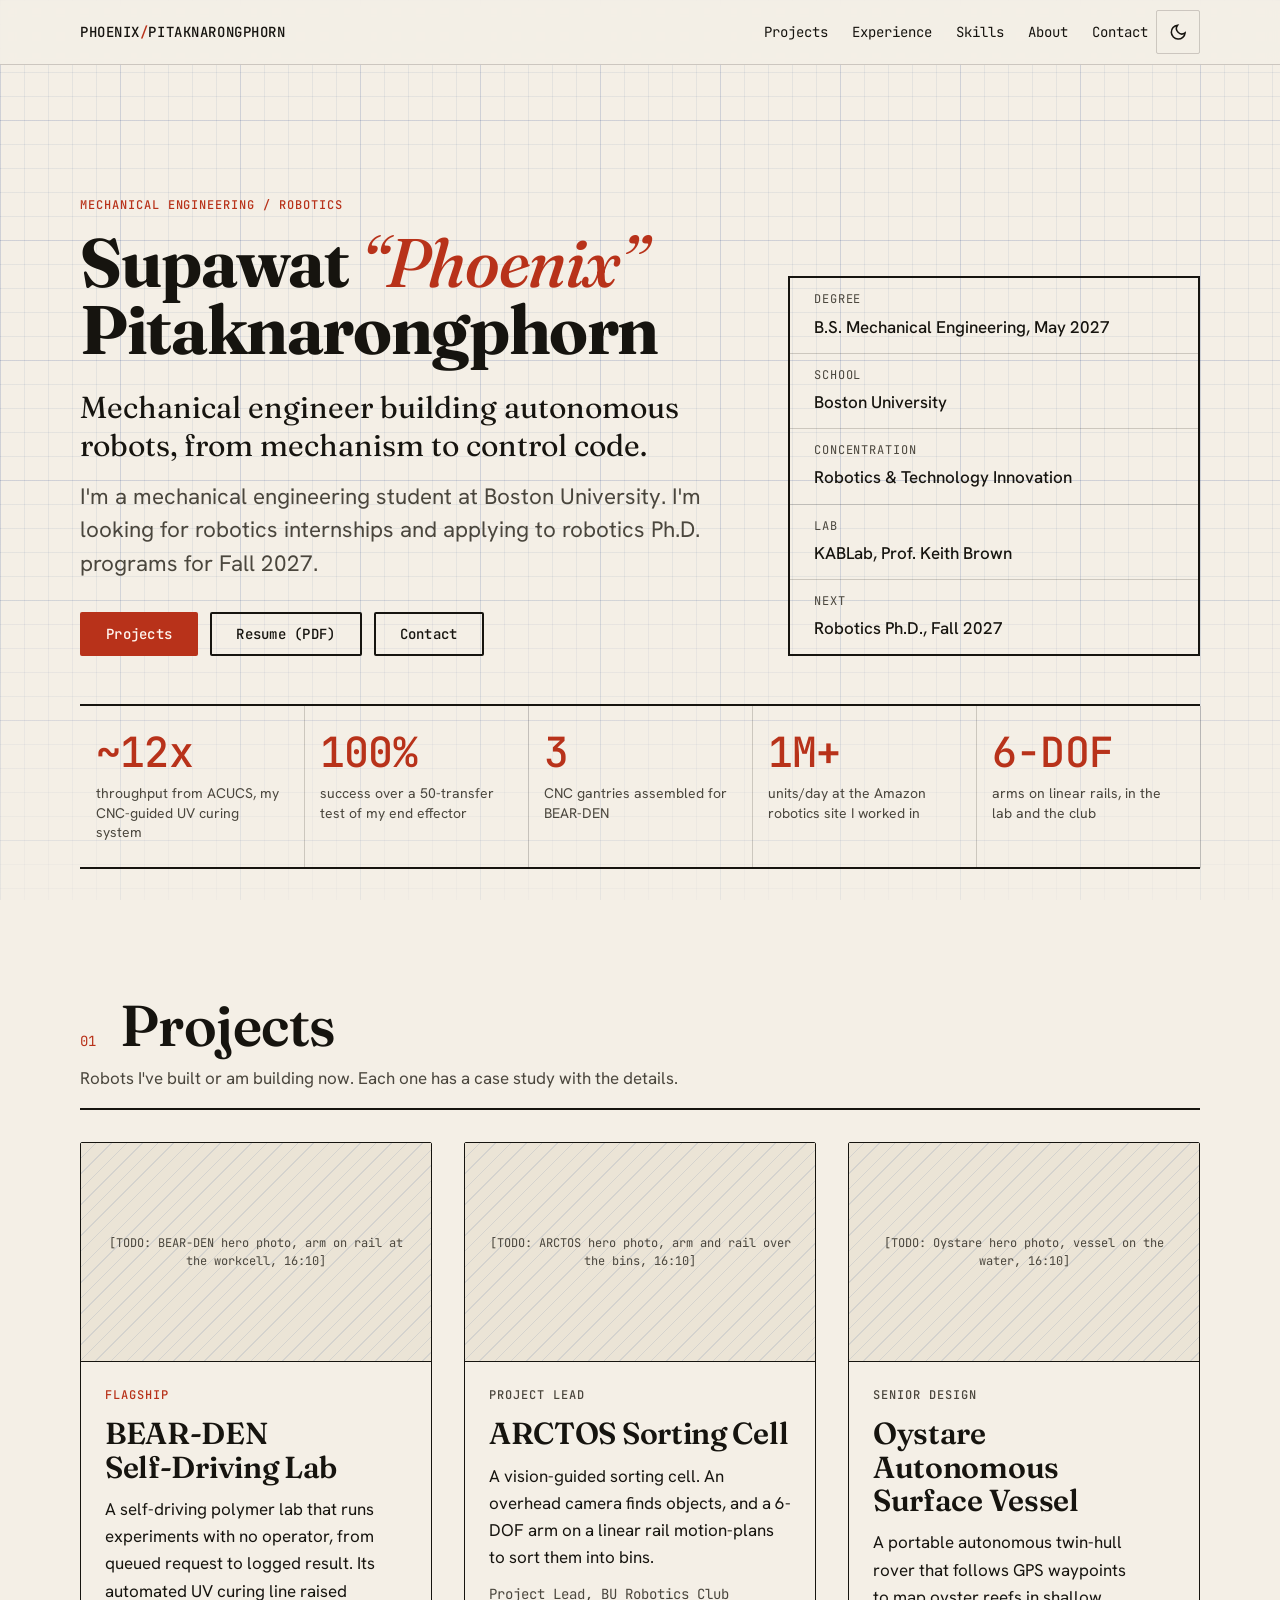
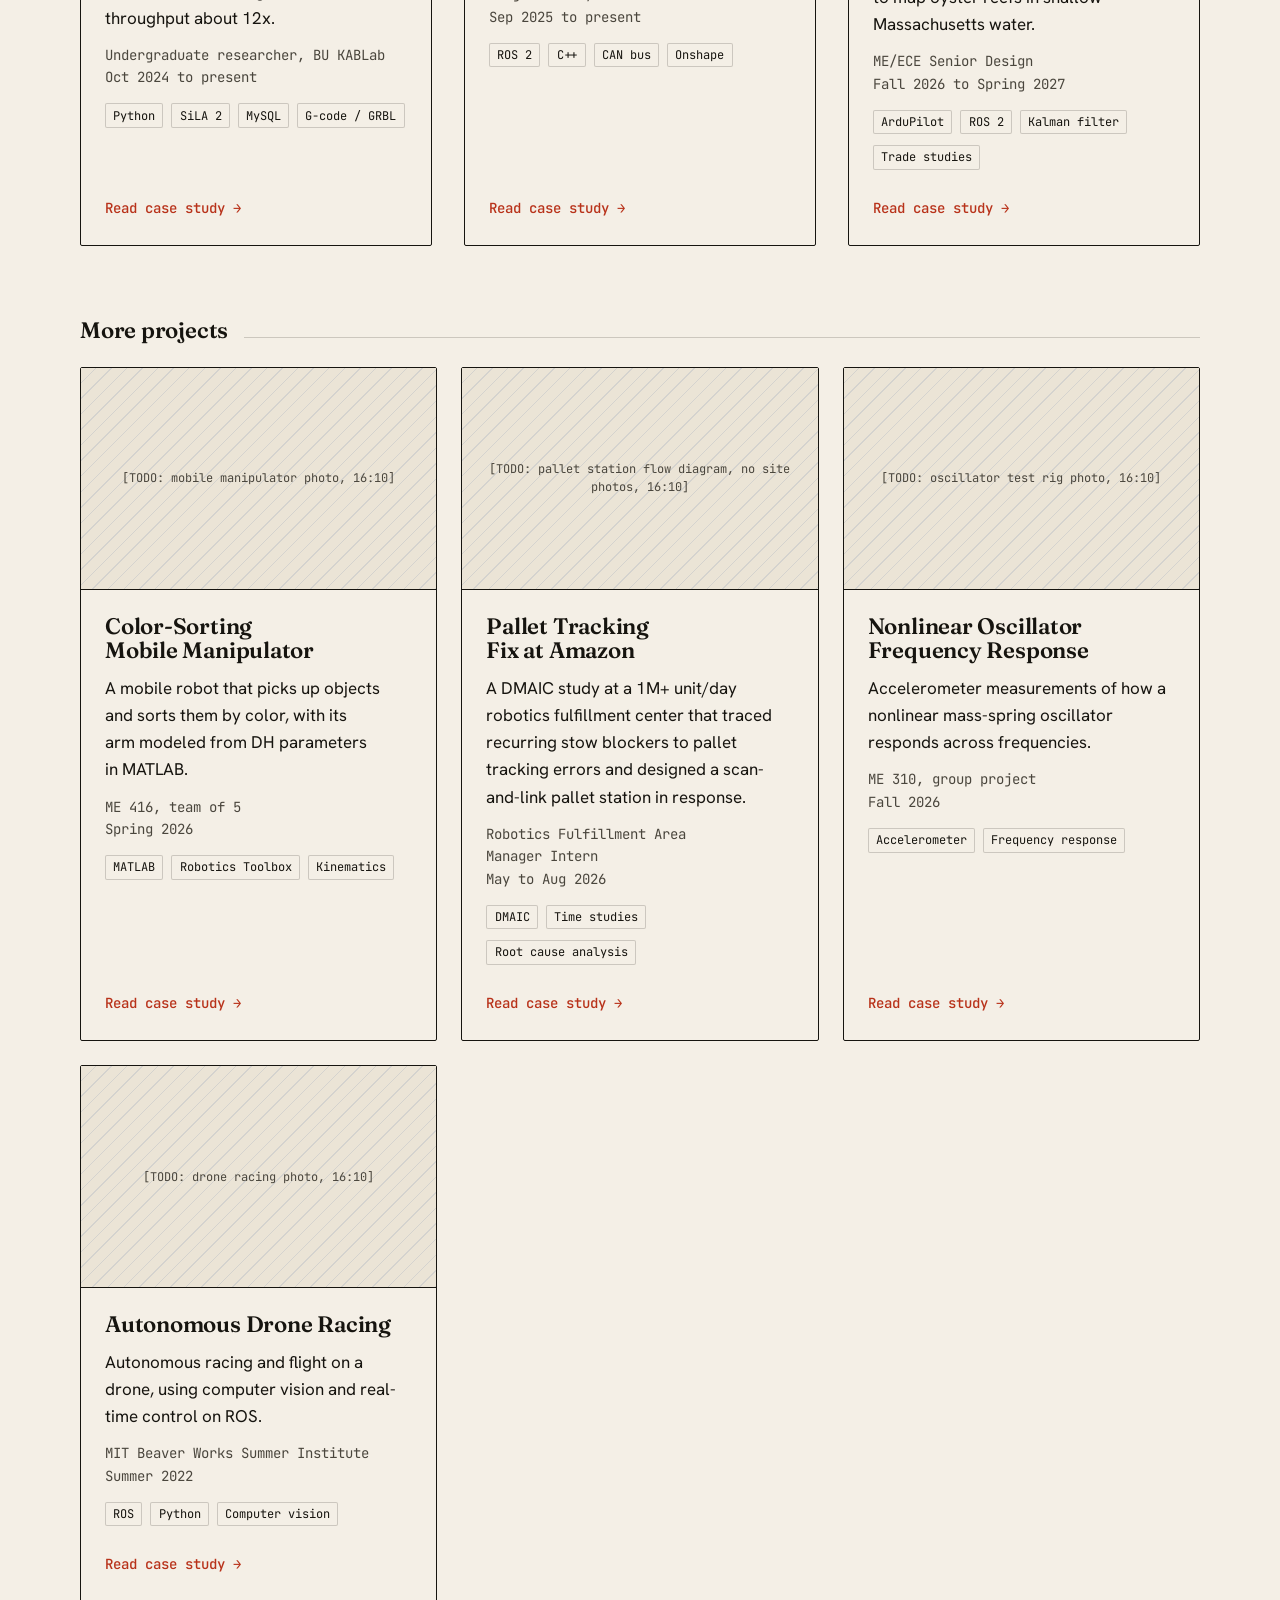
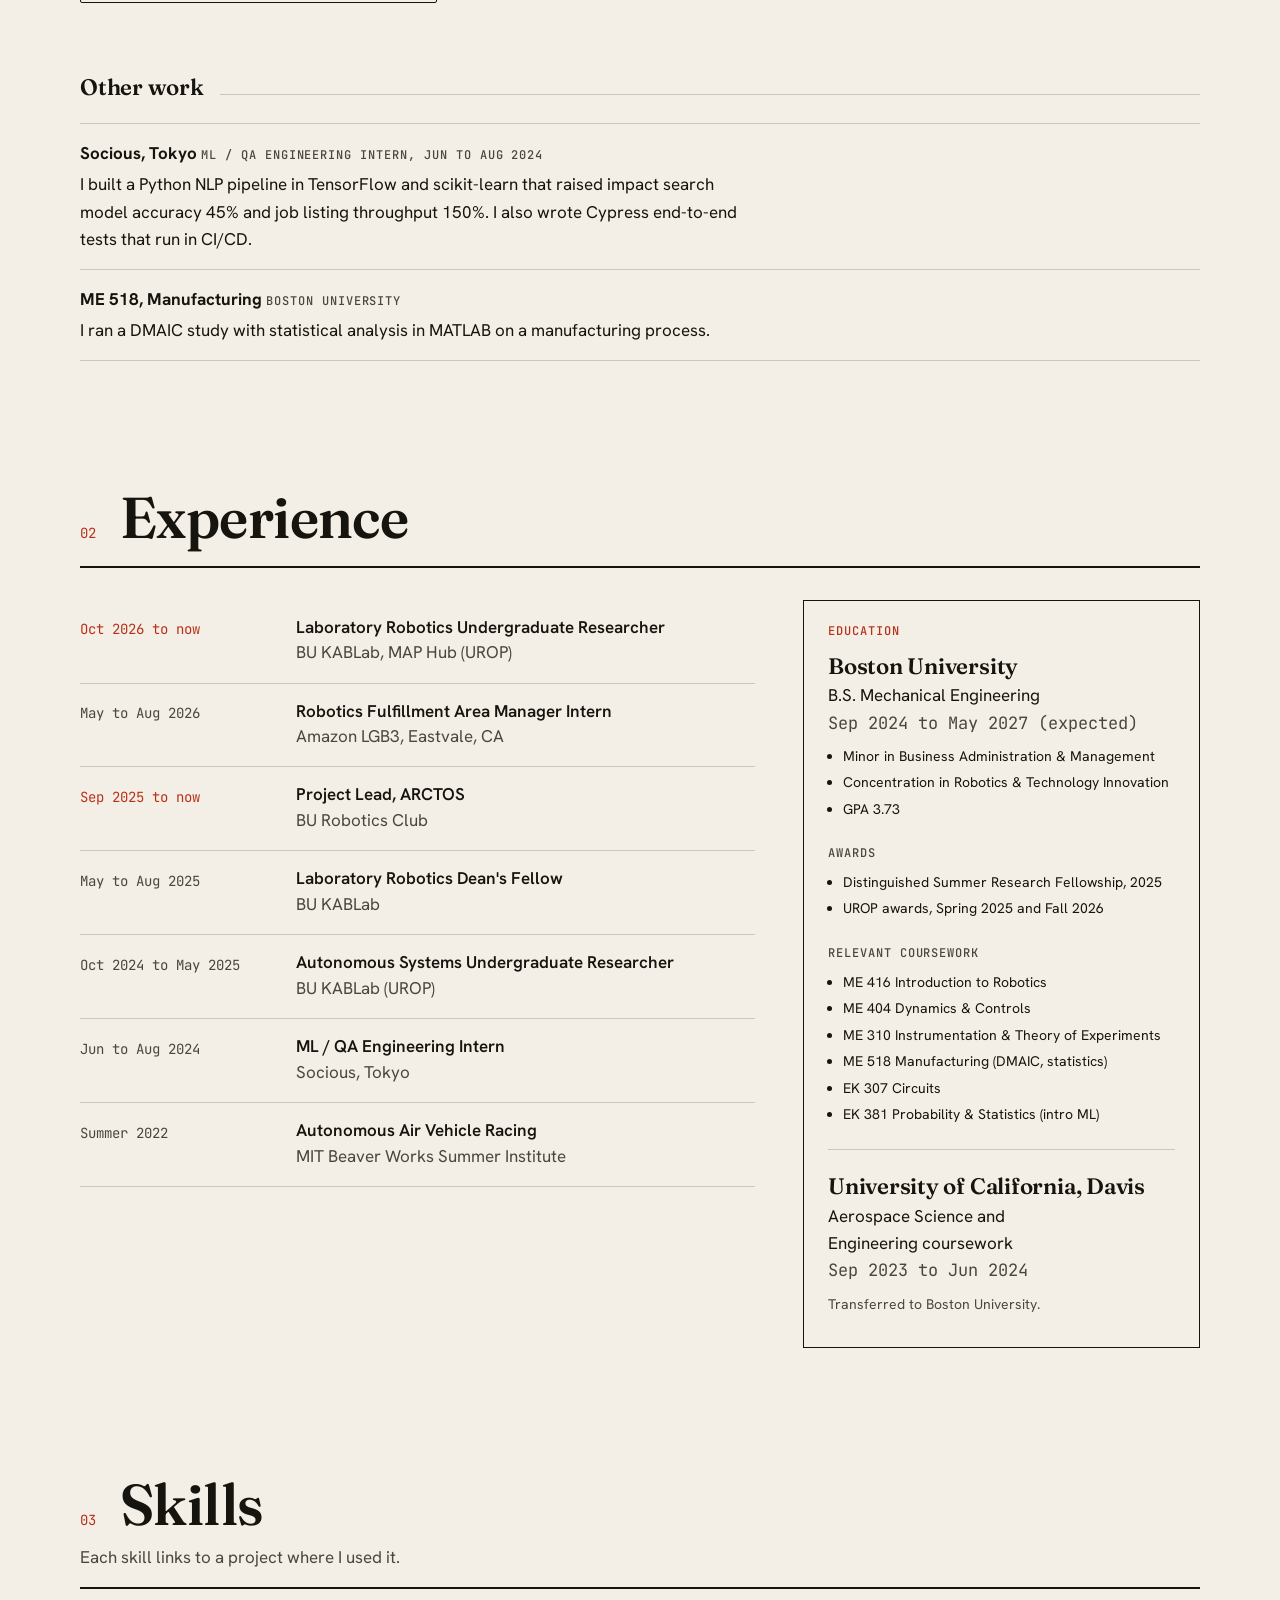
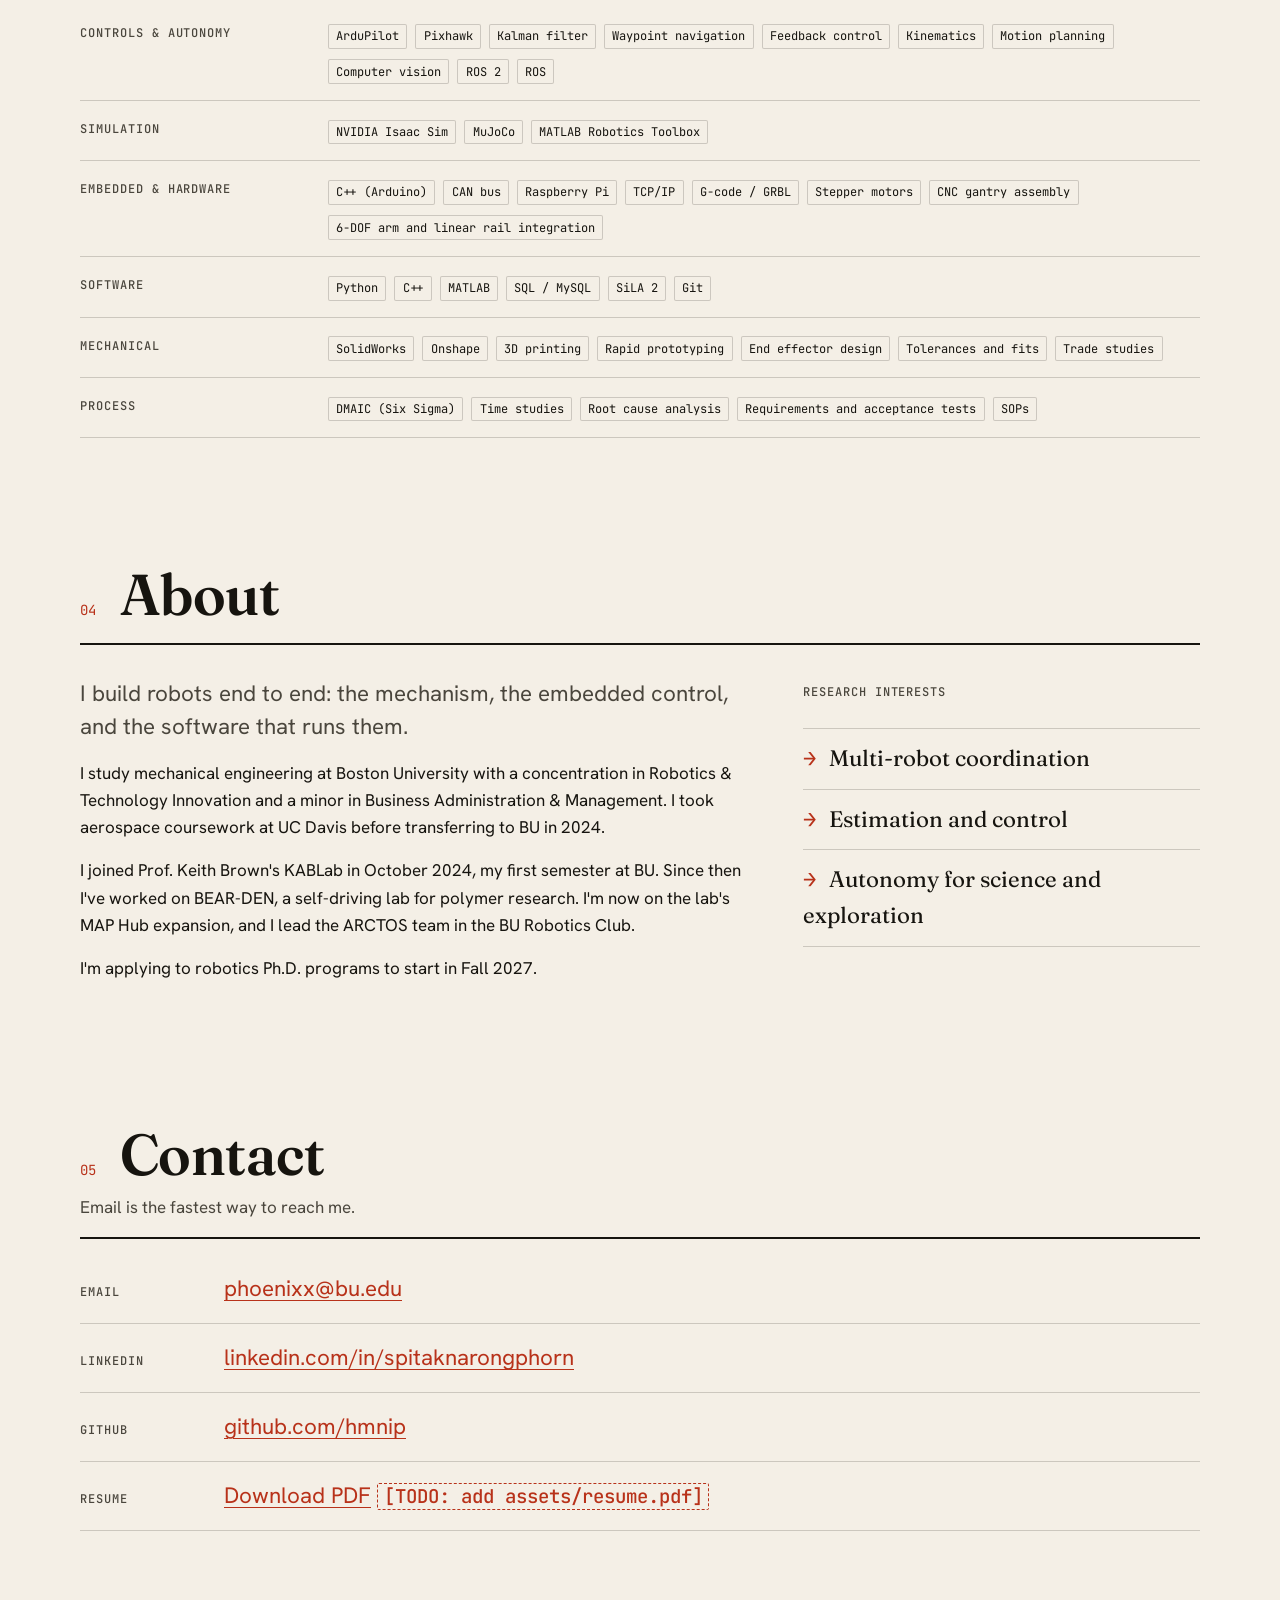
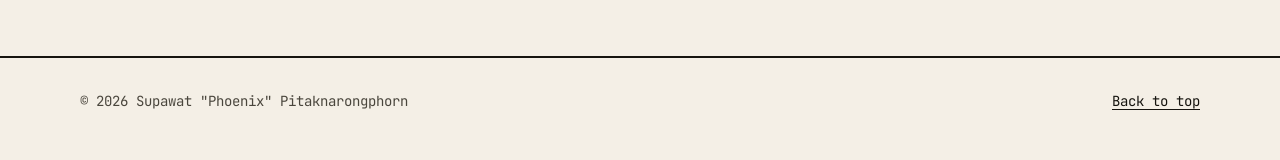
==== commit ed300a88: "Rewrite project card subtitles as project descriptions Co-Authored-By: Claude Opus 5.5 <noreply@anth" ====
--- a/index.html
+++ b/index.html
@@ -129,7 +129,7 @@
             <div class="card__body">
               <span class="label label--accent">Flagship</span>
               <h3 class="card__title"><span class="nowrap">BEAR-DEN</span> Self-Driving Lab</h3>
-              <p class="card__outcome">I built the lab's orchestrator and a CNC-guided UV curing system that raised throughput about 12x.</p>
+              <p class="card__outcome">A self-driving polymer lab that runs experiments with no operator, from queued request to logged result. Its automated UV curing line raised throughput about 12x.</p>
               <p class="card__role">Undergraduate researcher, BU KABLab<br>Oct 2024 to present</p>
               <ul class="tags" aria-label="Tools">
                 <li><span class="tag">Python</span></li>
@@ -149,7 +149,7 @@
             <div class="card__body">
               <span class="label">Project lead</span>
               <h3 class="card__title">ARCTOS Sorting Cell</h3>
-              <p class="card__outcome">I lead a team building a vision-guided sorting cell around a 6-DOF arm on a linear rail.</p>
+              <p class="card__outcome">A vision-guided sorting cell. An overhead camera finds objects, and a 6-DOF arm on a linear rail motion-plans to sort them into bins.</p>
               <p class="card__role">Project Lead, BU Robotics Club<br>Sep 2025 to present</p>
               <ul class="tags" aria-label="Tools">
                 <li><span class="tag">ROS 2</span></li>
@@ -169,7 +169,7 @@
             <div class="card__body">
               <span class="label">Senior design</span>
               <h3 class="card__title">Oystare Autonomous Surface Vessel</h3>
-              <p class="card__outcome">I own propulsion and the camera probe on a twin-hull rover that maps oyster reefs.</p>
+              <p class="card__outcome">A portable autonomous twin-hull rover that follows GPS waypoints to map oyster reefs in shallow Massachusetts water.</p>
               <p class="card__role">ME/ECE Senior Design<br>Fall 2026 to Spring 2027</p>
               <ul class="tags" aria-label="Tools">
                 <li><span class="tag">ArduPilot</span></li>
@@ -191,7 +191,7 @@
             </div>
             <div class="card__body">
               <h3 class="card__title">Color-Sorting Mobile Manipulator</h3>
-              <p class="card__outcome">I modeled the arm with DH parameters and programmed set-distance moves for the arm and base.</p>
+              <p class="card__outcome">A mobile robot that picks up objects and sorts them by color, with its arm modeled from DH parameters in MATLAB.</p>
               <p class="card__role">ME 416, team of 5<br>Spring 2026</p>
               <ul class="tags" aria-label="Tools">
                 <li><span class="tag">MATLAB</span></li>
@@ -209,7 +209,7 @@
             </div>
             <div class="card__body">
               <h3 class="card__title">Pallet Tracking Fix at Amazon</h3>
-              <p class="card__outcome">I traced recurring stow blockers to pallet tracking errors and designed a scan-and-link pallet station.</p>
+              <p class="card__outcome">A DMAIC study at a 1M+ unit/day robotics fulfillment center that traced recurring stow blockers to pallet tracking errors and designed a scan-and-link pallet station in response.</p>
               <p class="card__role">Robotics Fulfillment Area Manager Intern<br>May to Aug 2026</p>
               <ul class="tags" aria-label="Tools">
                 <li><span class="tag">DMAIC</span></li>
@@ -227,7 +227,7 @@
             </div>
             <div class="card__body">
               <h3 class="card__title">Nonlinear Oscillator Frequency Response</h3>
-              <p class="card__outcome">We measured a nonlinear mass-spring oscillator's frequency response with an accelerometer setup.</p>
+              <p class="card__outcome">Accelerometer measurements of how a nonlinear mass-spring oscillator responds across frequencies.</p>
               <p class="card__role">ME 310, group project<br>Fall 2026</p>
               <ul class="tags" aria-label="Tools">
                 <li><span class="tag">Accelerometer</span></li>
@@ -244,7 +244,7 @@
             </div>
             <div class="card__body">
               <h3 class="card__title">Autonomous Drone Racing</h3>
-              <p class="card__outcome">I developed controls for autonomous racing and flight on a drone using ROS and computer vision in Python.</p>
+              <p class="card__outcome">Autonomous racing and flight on a drone, using computer vision and real-time control on ROS.</p>
               <p class="card__role">MIT Beaver Works Summer Institute<br>Summer 2022</p>
               <ul class="tags" aria-label="Tools">
                 <li><span class="tag">ROS</span></li>
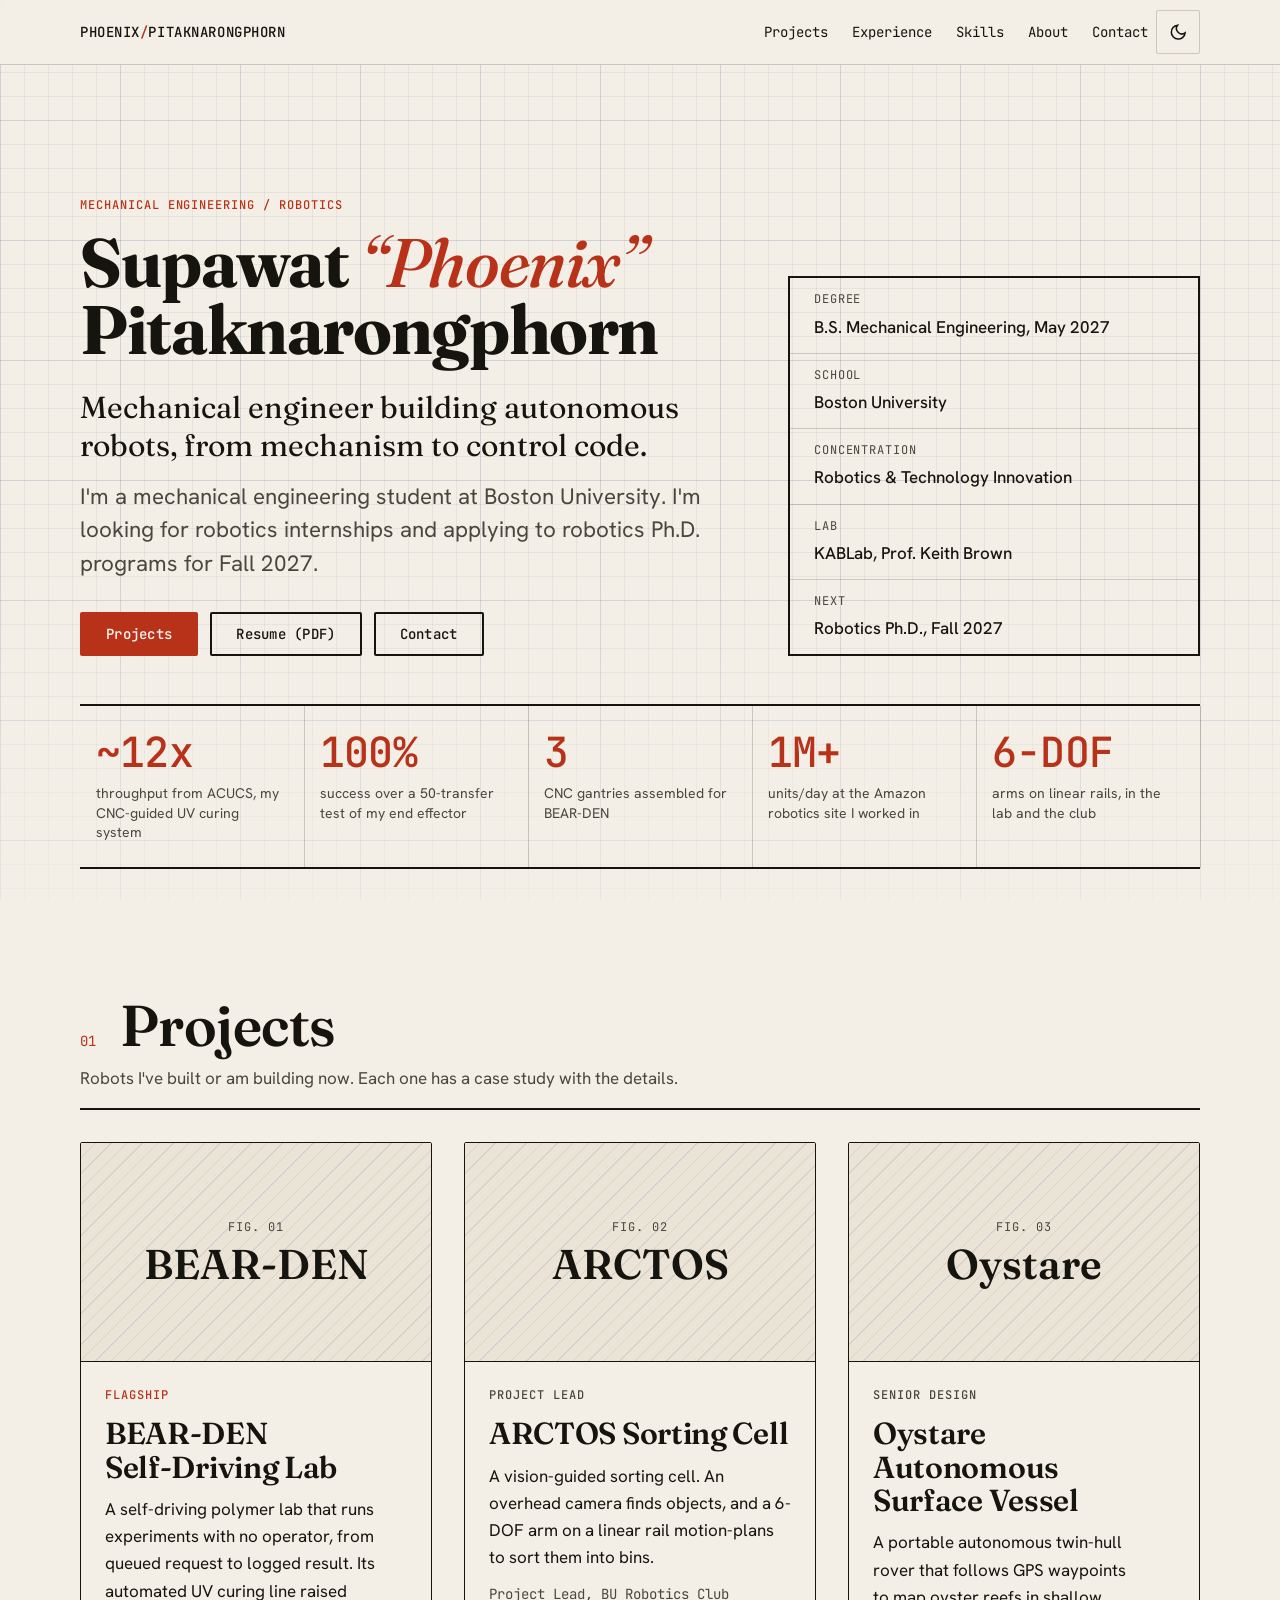
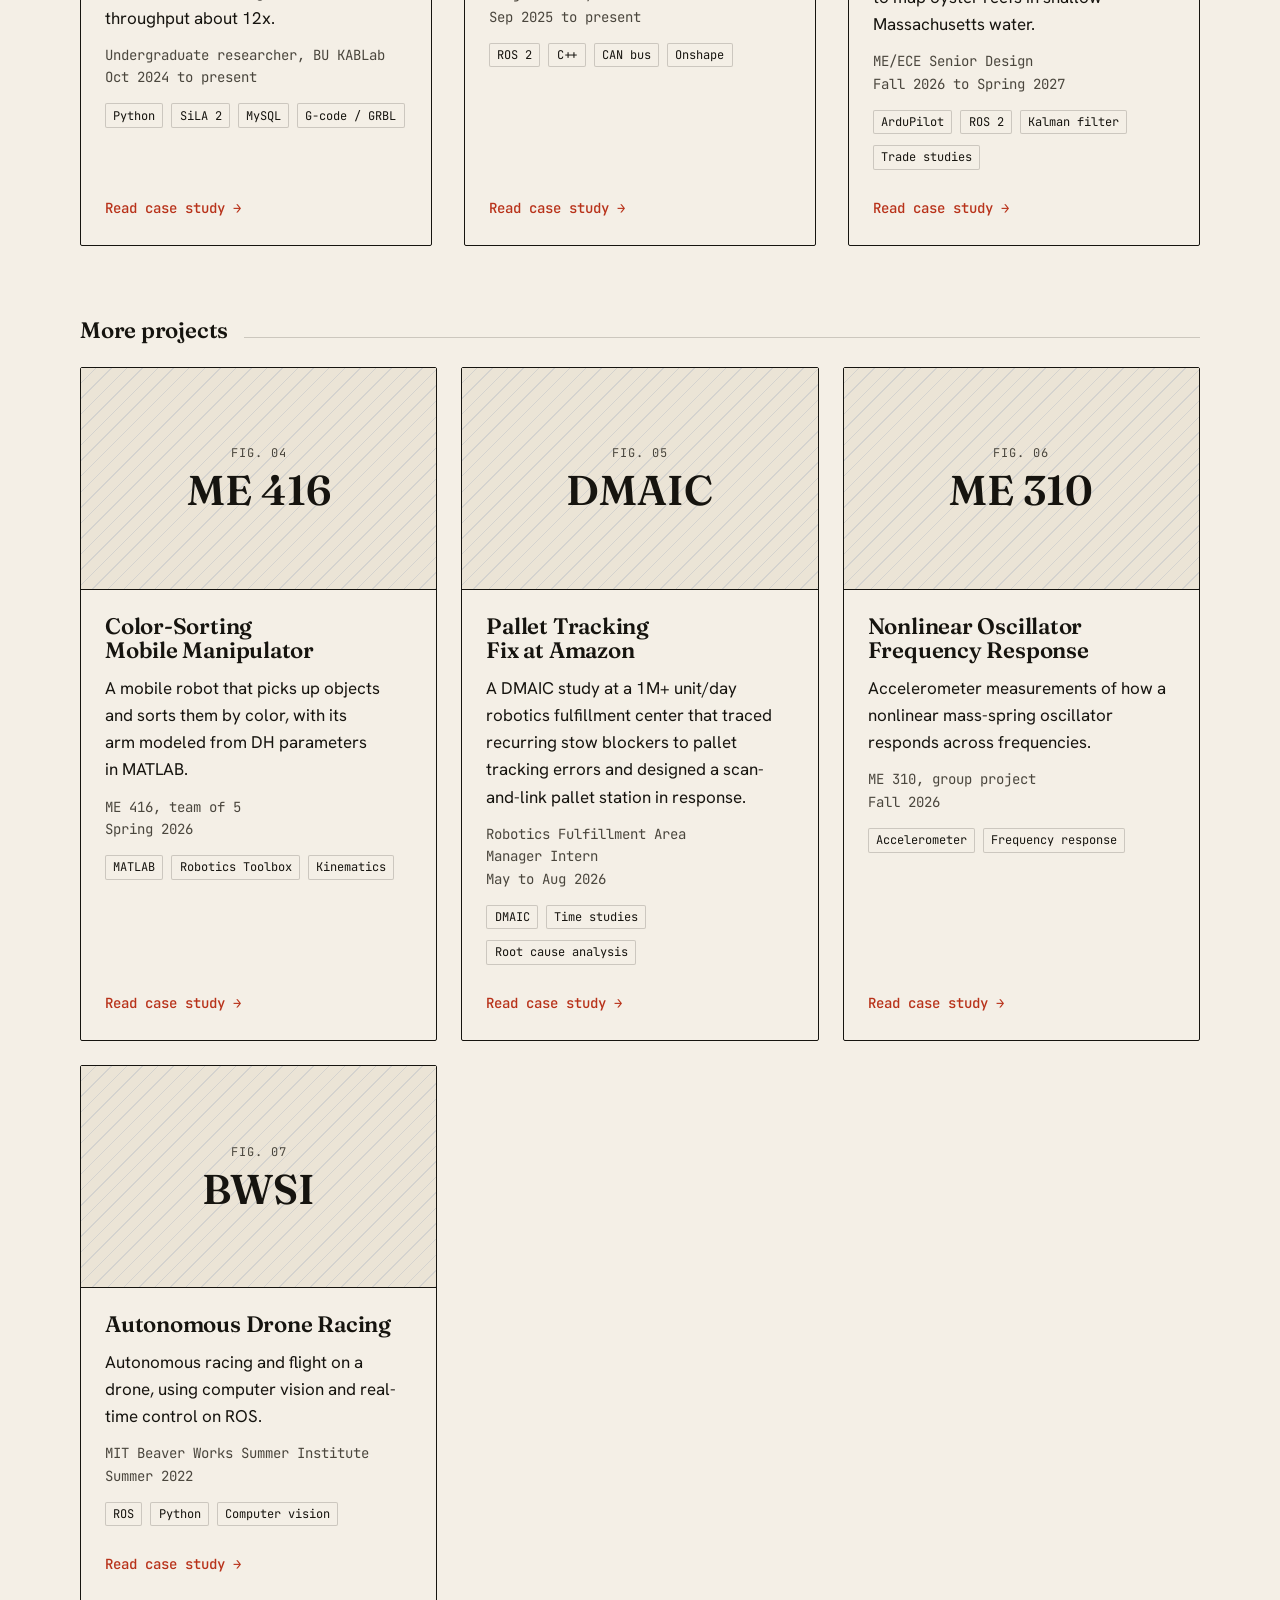
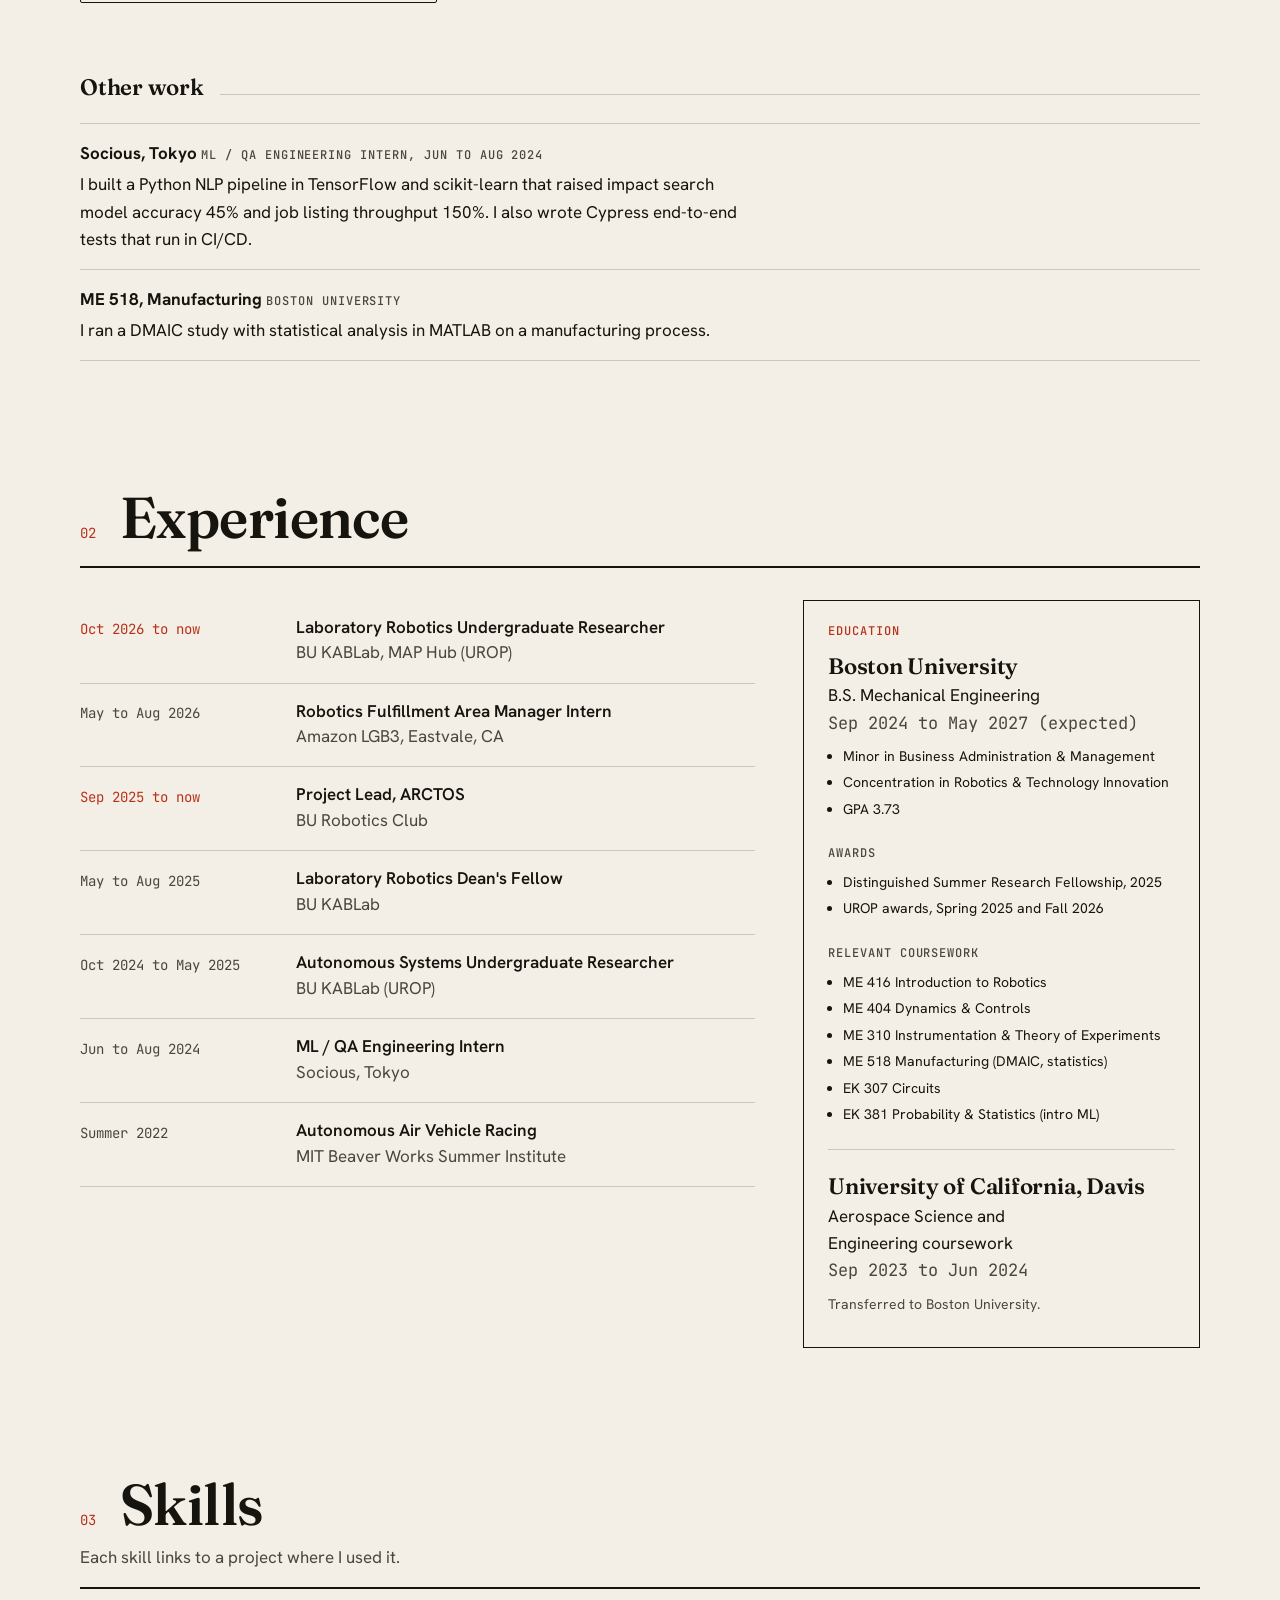
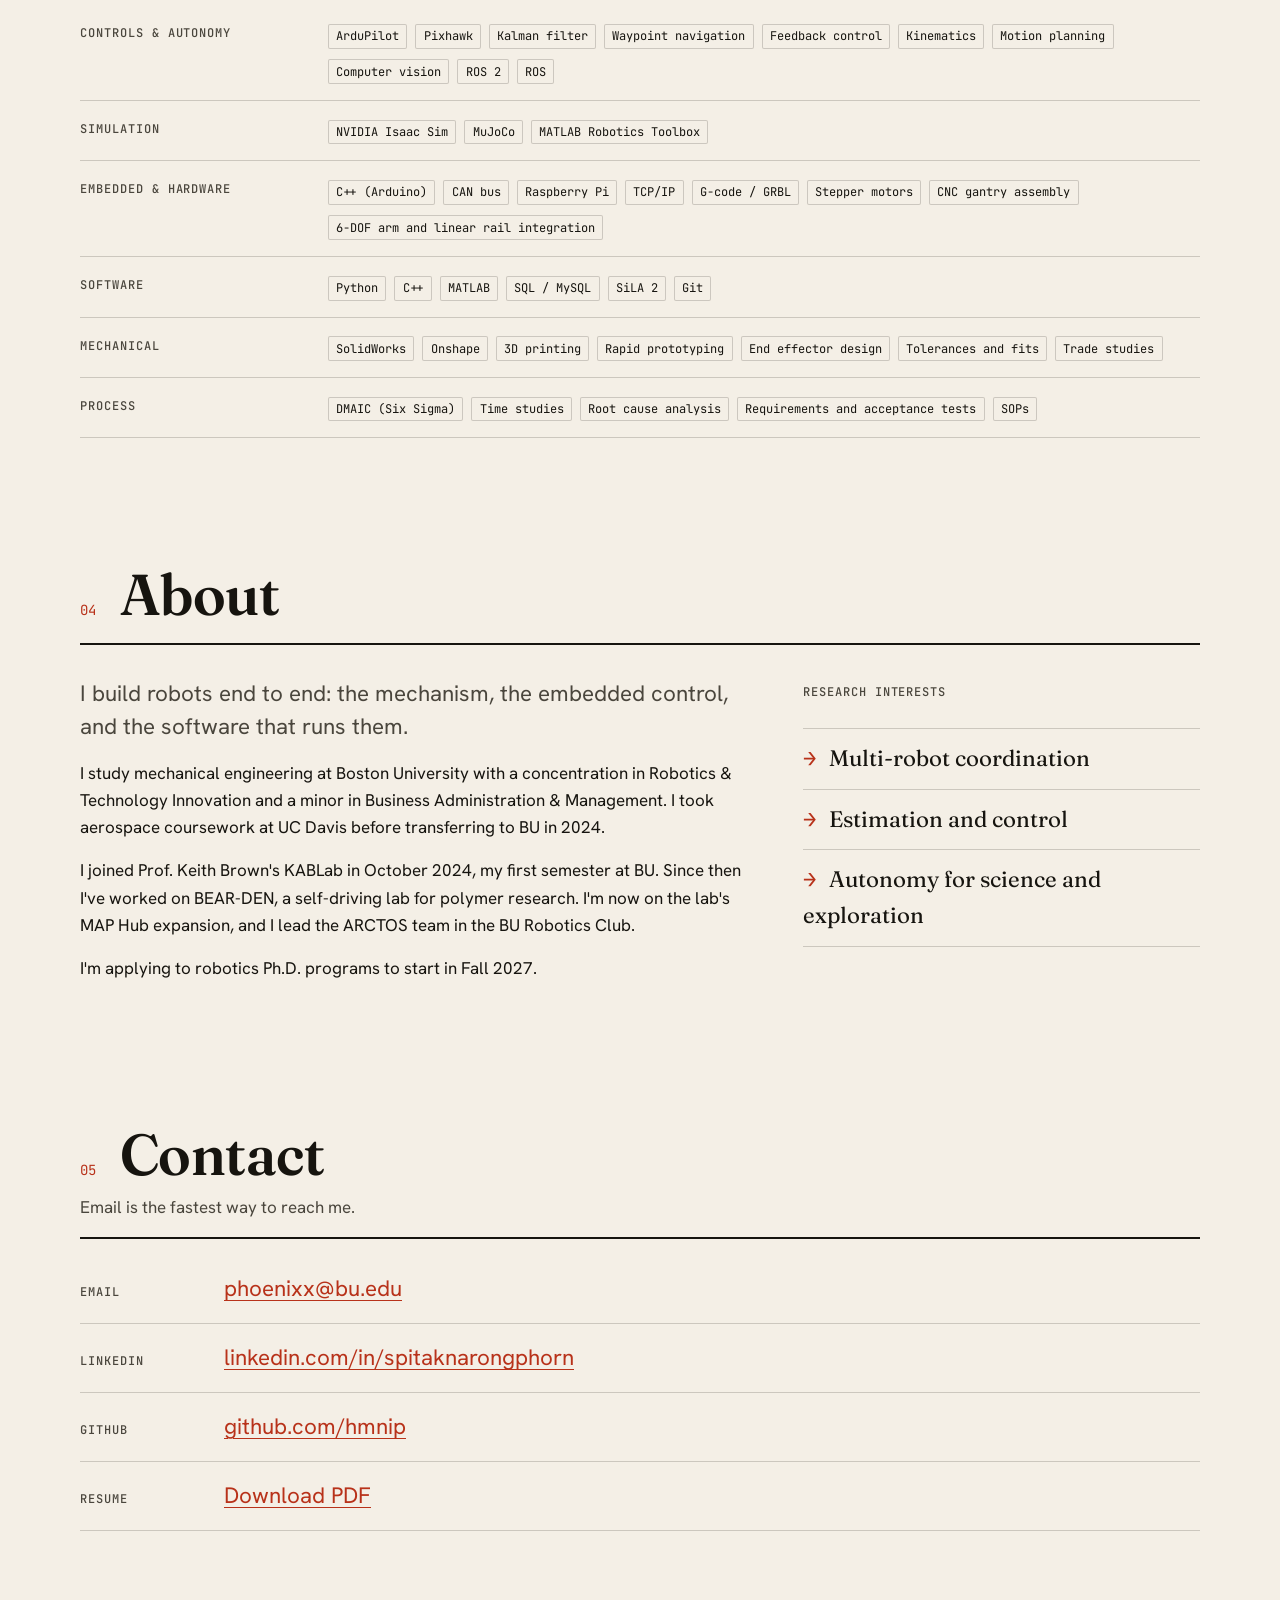
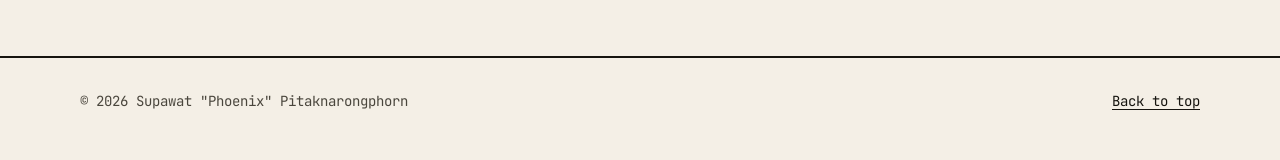
==== commit 7186e517: "Remove visible TODOs, add resume, hide galleries until photos are added Co-Authored-By: Claude Opus " ====
--- a/index.html
+++ b/index.html
@@ -86,7 +86,6 @@
           <p class="lede">I'm a mechanical engineering student at Boston University. I'm looking for robotics internships and applying to robotics Ph.D. programs for Fall 2027.</p>
           <div class="btn-row">
             <a class="btn btn--primary" href="#projects">Projects</a>
-            <!-- TODO: add assets/resume.pdf -->
             <a class="btn" href="assets/resume.pdf">Resume (PDF)</a>
             <a class="btn" href="#contact">Contact</a>
           </div>
@@ -124,7 +123,7 @@
           <article class="card reveal">
             <div class="card__media">
               <!-- Replace with: <img src="assets/img/bear-den/hero.webp" width="1200" height="750" loading="lazy" decoding="async" alt="..."> (16:10, 1200x750, under 150 KB) -->
-              <div class="media-placeholder" role="img" aria-label="Placeholder for BEAR-DEN hero photo">[TODO: BEAR-DEN hero photo, arm on rail at the workcell, 16:10]</div>
+              <div class="media-placeholder media-placeholder--plate" aria-hidden="true"><span class="plate__fig">Fig. 01</span><span class="plate__name">BEAR-DEN</span></div>
             </div>
             <div class="card__body">
               <span class="label label--accent">Flagship</span>
@@ -144,7 +143,7 @@
           <article class="card reveal">
             <div class="card__media">
               <!-- Replace with: assets/img/arctos/hero.webp (16:10, 1200x750) -->
-              <div class="media-placeholder" role="img" aria-label="Placeholder for ARCTOS hero photo">[TODO: ARCTOS hero photo, arm and rail over the bins, 16:10]</div>
+              <div class="media-placeholder media-placeholder--plate" aria-hidden="true"><span class="plate__fig">Fig. 02</span><span class="plate__name">ARCTOS</span></div>
             </div>
             <div class="card__body">
               <span class="label">Project lead</span>
@@ -164,7 +163,7 @@
           <article class="card reveal">
             <div class="card__media">
               <!-- Replace with: assets/img/oystare/hero.webp (16:10, 1200x750) -->
-              <div class="media-placeholder" role="img" aria-label="Placeholder for Oystare vessel photo">[TODO: Oystare hero photo, vessel on the water, 16:10]</div>
+              <div class="media-placeholder media-placeholder--plate" aria-hidden="true"><span class="plate__fig">Fig. 03</span><span class="plate__name">Oystare</span></div>
             </div>
             <div class="card__body">
               <span class="label">Senior design</span>
@@ -187,7 +186,7 @@
           <article class="card card--small reveal">
             <div class="card__media">
               <!-- Replace with: assets/img/mobile-manipulator/hero.webp (16:10, 800x500) -->
-              <div class="media-placeholder" role="img" aria-label="Placeholder for mobile manipulator photo">[TODO: mobile manipulator photo, 16:10]</div>
+              <div class="media-placeholder media-placeholder--plate" aria-hidden="true"><span class="plate__fig">Fig. 04</span><span class="plate__name">ME 416</span></div>
             </div>
             <div class="card__body">
               <h3 class="card__title">Color-Sorting Mobile Manipulator</h3>
@@ -205,7 +204,7 @@
           <article class="card card--small reveal">
             <div class="card__media">
               <!-- No site photos allowed. Use a diagram of the pallet station flow: assets/img/amazon-pallet-flow/hero.webp (16:10) -->
-              <div class="media-placeholder" role="img" aria-label="Placeholder for pallet station flow diagram">[TODO: pallet station flow diagram, no site photos, 16:10]</div>
+              <div class="media-placeholder media-placeholder--plate" aria-hidden="true"><span class="plate__fig">Fig. 05</span><span class="plate__name">DMAIC</span></div>
             </div>
             <div class="card__body">
               <h3 class="card__title">Pallet Tracking Fix at Amazon</h3>
@@ -223,7 +222,7 @@
           <article class="card card--small reveal">
             <div class="card__media">
               <!-- Replace with: assets/img/nonlinear-oscillator/hero.webp (16:10, 800x500) -->
-              <div class="media-placeholder" role="img" aria-label="Placeholder for oscillator test setup photo">[TODO: oscillator test rig photo, 16:10]</div>
+              <div class="media-placeholder media-placeholder--plate" aria-hidden="true"><span class="plate__fig">Fig. 06</span><span class="plate__name">ME 310</span></div>
             </div>
             <div class="card__body">
               <h3 class="card__title">Nonlinear Oscillator Frequency Response</h3>
@@ -240,7 +239,7 @@
           <article class="card card--small reveal">
             <div class="card__media">
               <!-- Replace with: assets/img/bwsi-drone-racing/hero.webp (16:10, 800x500) -->
-              <div class="media-placeholder" role="img" aria-label="Placeholder for drone racing photo">[TODO: drone racing photo, 16:10]</div>
+              <div class="media-placeholder media-placeholder--plate" aria-hidden="true"><span class="plate__fig">Fig. 07</span><span class="plate__name">BWSI</span></div>
             </div>
             <div class="card__body">
               <h3 class="card__title">Autonomous Drone Racing</h3>
@@ -456,7 +455,7 @@
           <div class="contact-list__row"><dt class="label">Email</dt><dd><a href="mailto:phoenixx@bu.edu">phoenixx@bu.edu</a></dd></div>
           <div class="contact-list__row"><dt class="label">LinkedIn</dt><dd><a href="https://www.linkedin.com/in/spitaknarongphorn" rel="me">linkedin.com/in/spitaknarongphorn</a></dd></div>
           <div class="contact-list__row"><dt class="label">GitHub</dt><dd><a href="https://github.com/hmnip" rel="me">github.com/hmnip</a></dd></div>
-          <div class="contact-list__row"><dt class="label">Resume</dt><dd><a href="assets/resume.pdf">Download PDF</a> <span class="todo">[TODO: add assets/resume.pdf]</span></dd></div>
+          <div class="contact-list__row"><dt class="label">Resume</dt><dd><a href="assets/resume.pdf">Download PDF</a></dd></div>
         </dl>
       </section>
     </div>
--- a/assets/css/style.css
+++ b/assets/css/style.css
@@ -707,6 +707,28 @@
 }
 .card__media .media-placeholder { aspect-ratio: auto; border: 0; }
 
+/* Title plate shown on a card until its photo is added */
+.media-placeholder--plate {
+  align-content: center;
+  gap: var(--space-2);
+}
+.plate__fig {
+  font-family: var(--font-mono);
+  font-size: var(--step--2);
+  letter-spacing: 0.08em;
+  text-transform: uppercase;
+  color: var(--ink-2);
+}
+.plate__name {
+  font-family: var(--font-display, "Fraunces", serif);
+  font-size: var(--step-3);
+  font-weight: 600;
+  line-height: 1;
+  color: var(--ink);
+}
+
+[hidden] { display: none !important; }
+
 /* Inline marker for a missing fact: [TODO: ...] */
 .todo {
   font-family: var(--font-mono);
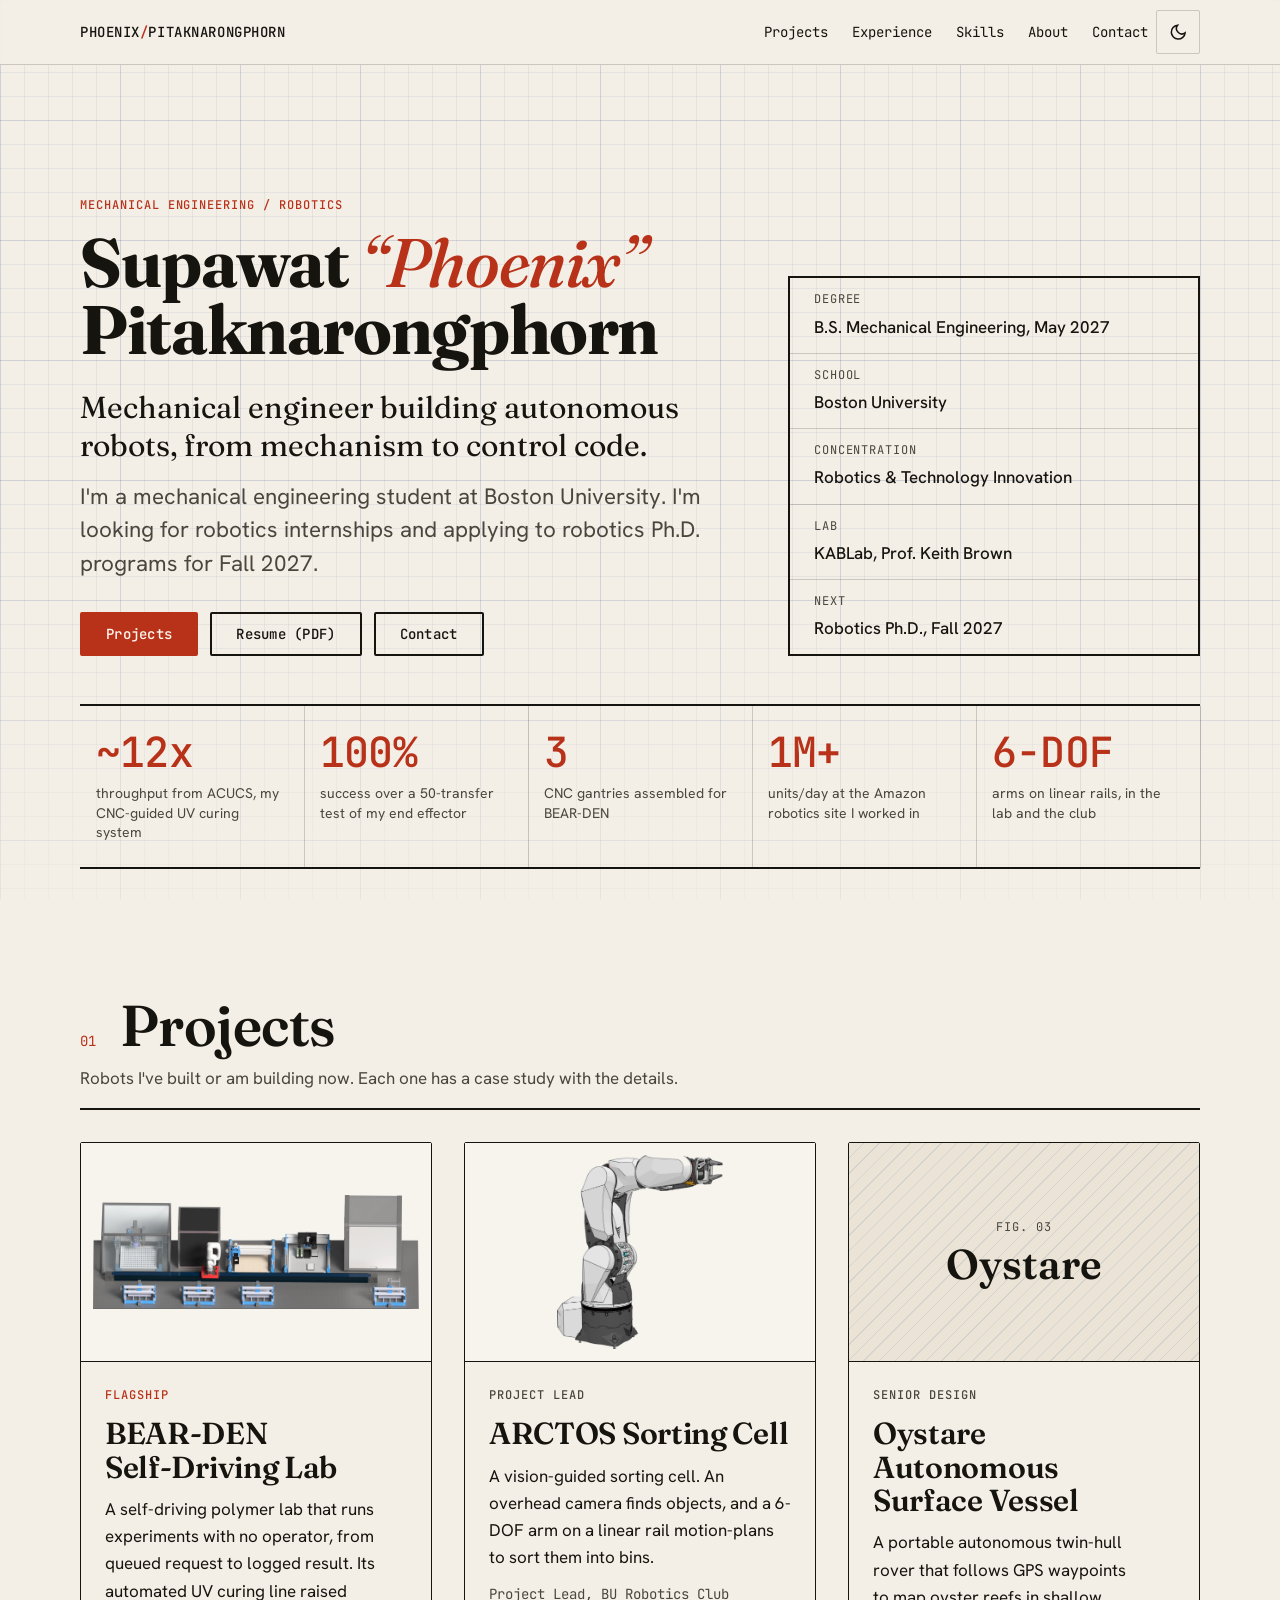
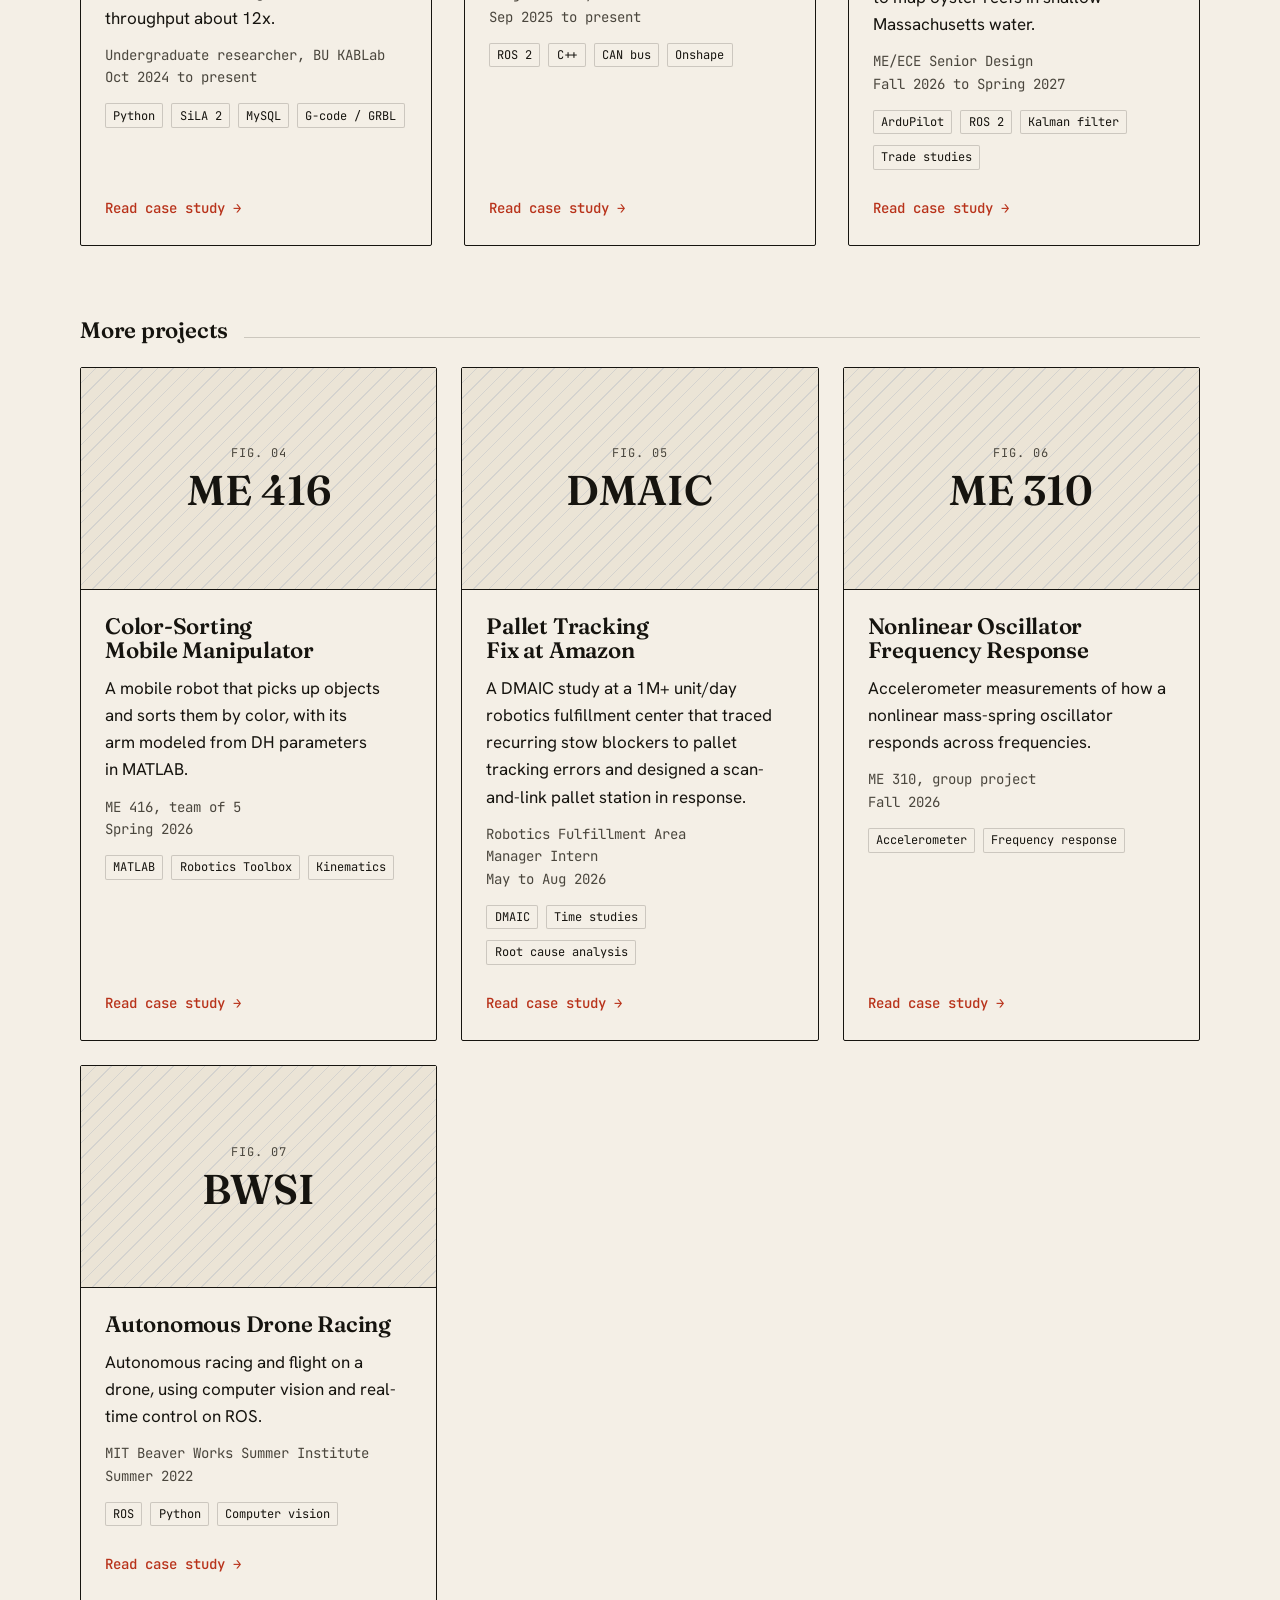
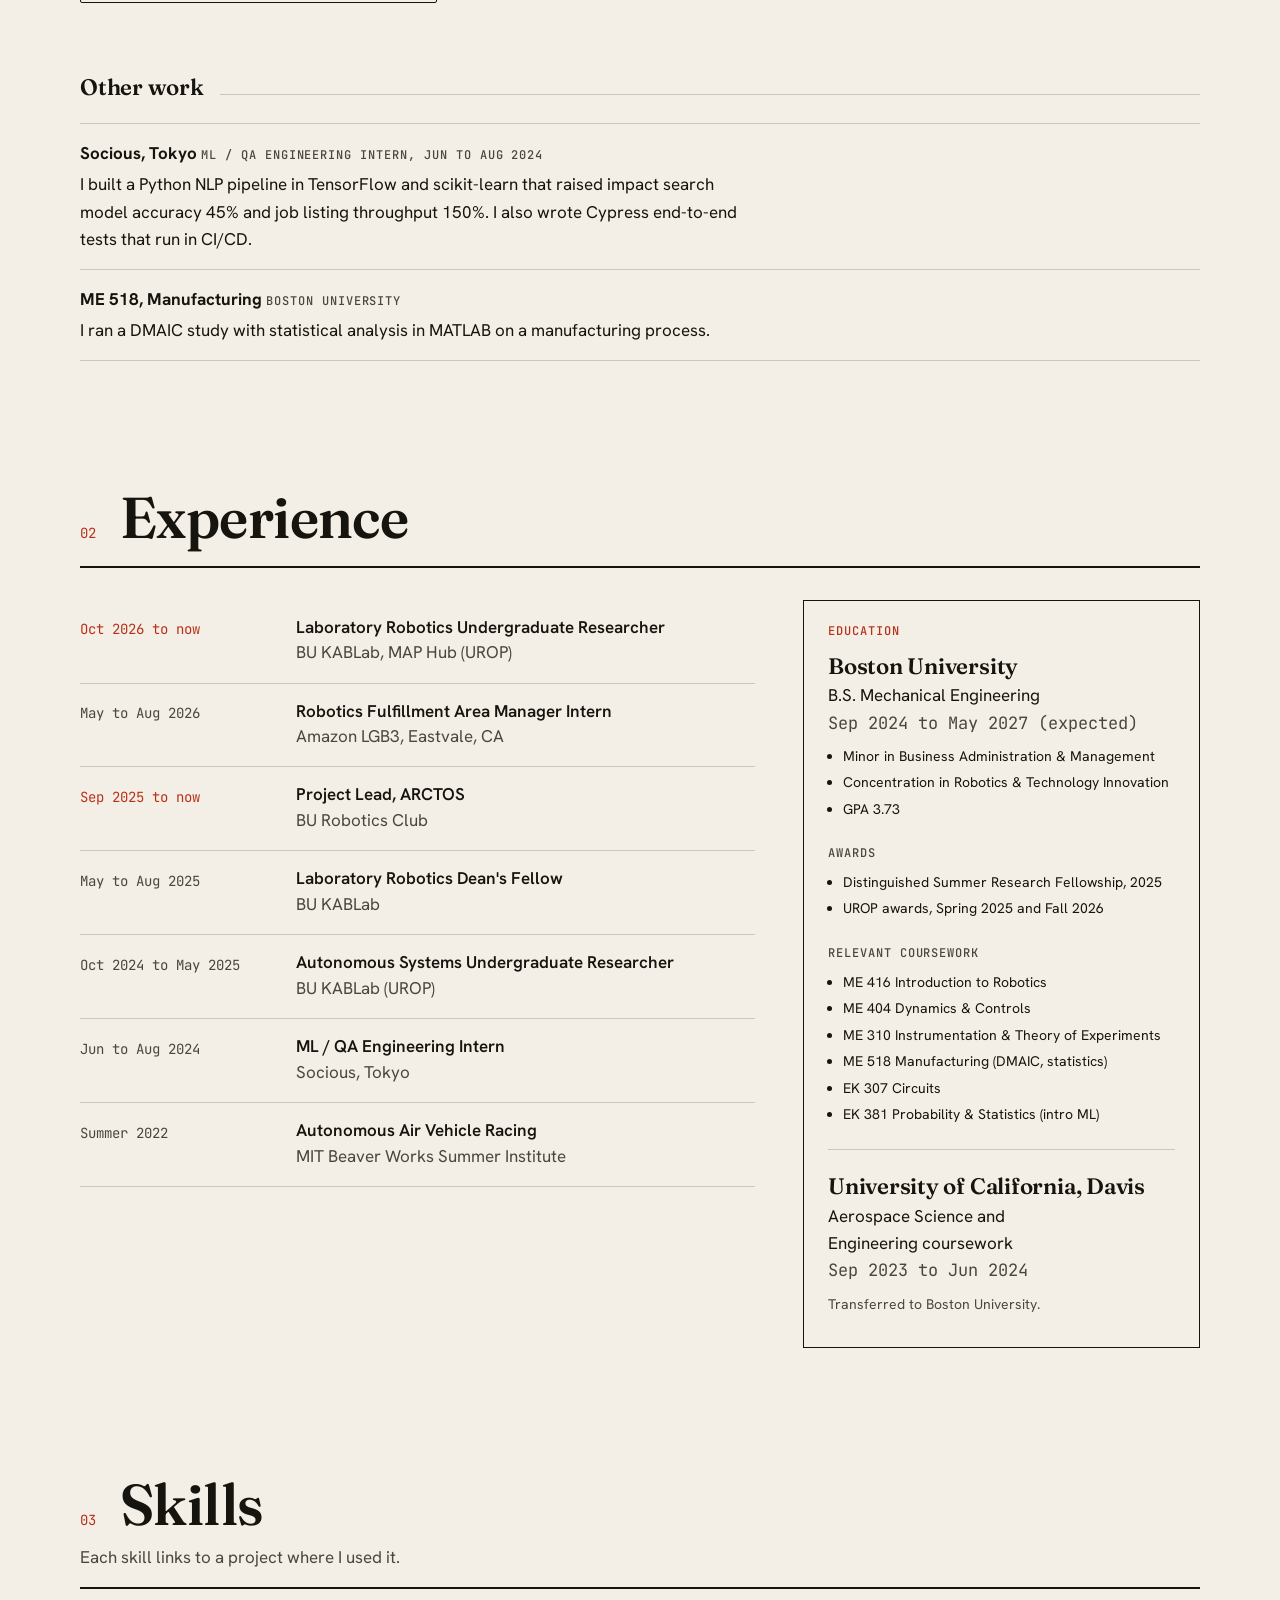
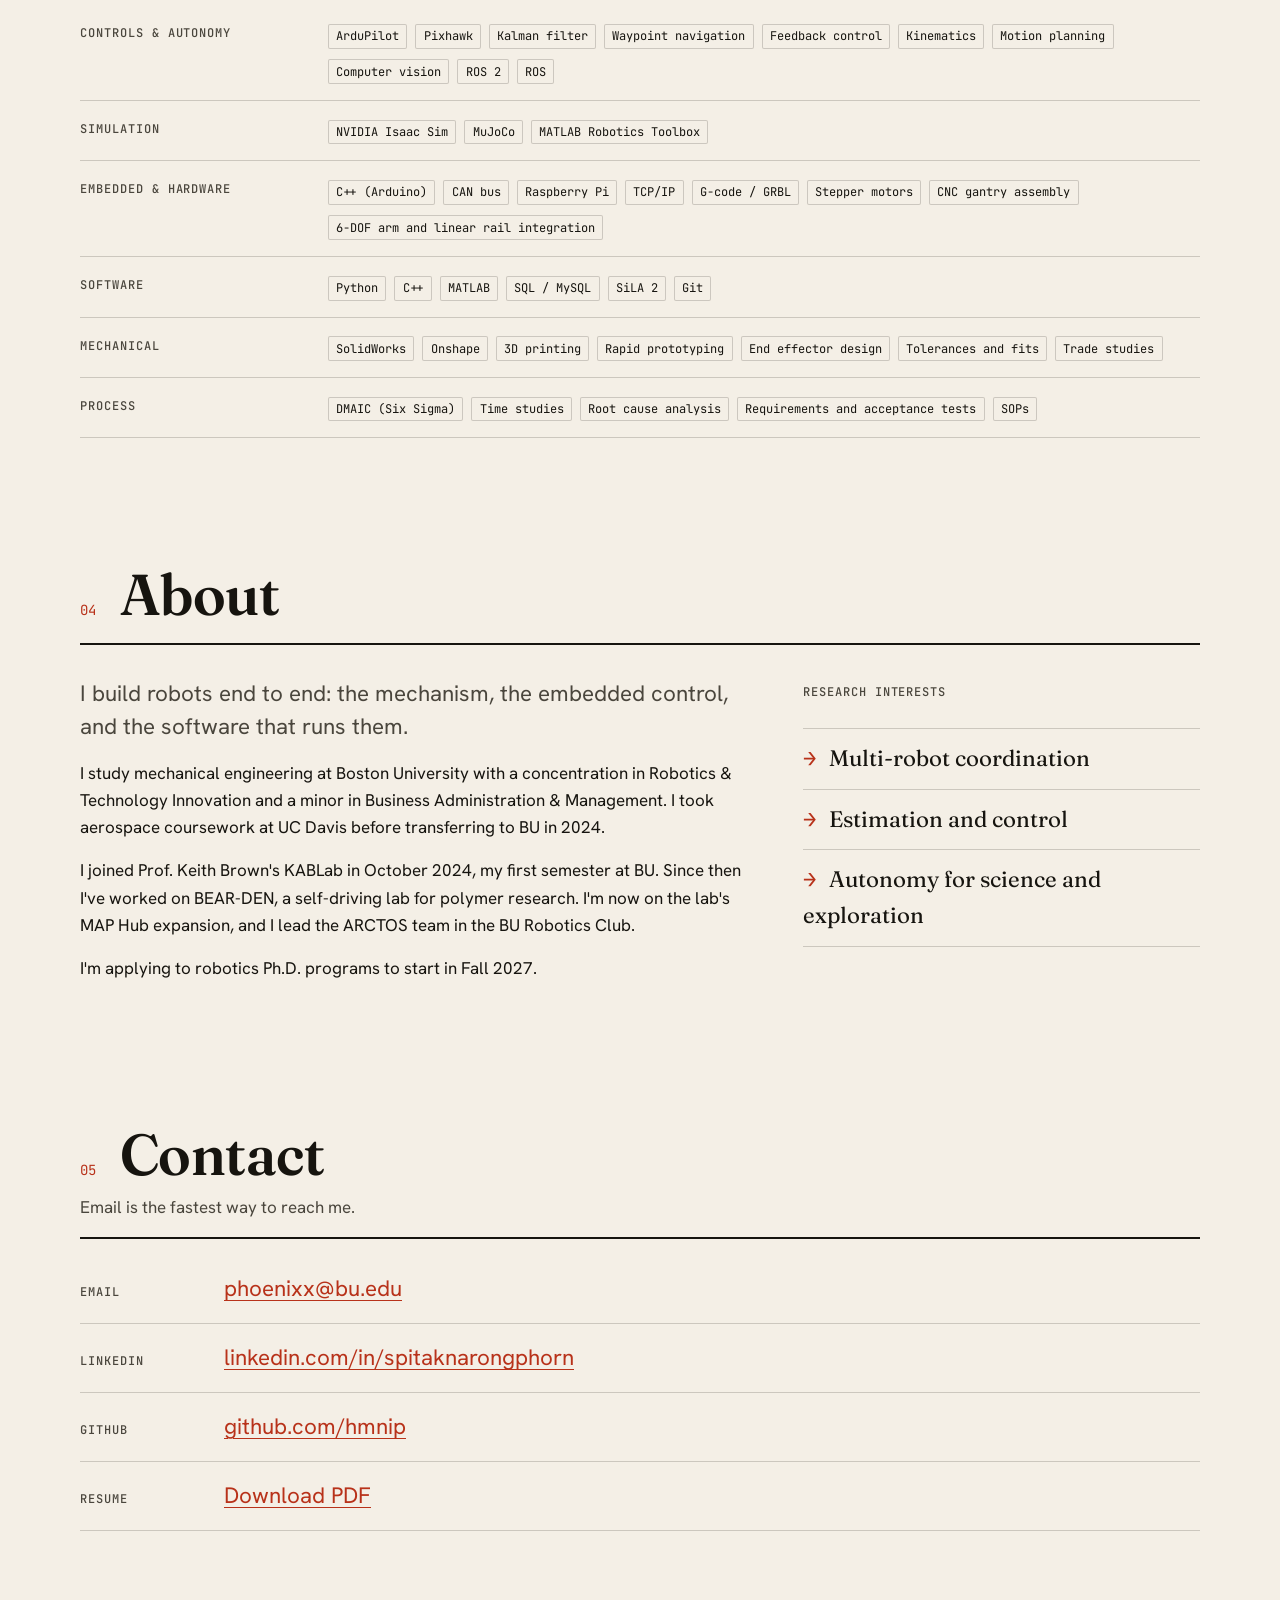
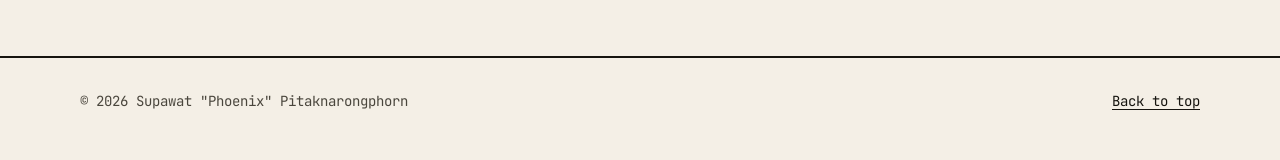
==== commit b1f736be: "Add ARCTOS and BEAR-DEN images, restore their galleries Co-Authored-By: Claude Opus 5.5 <noreply@ant" ====
--- a/index.html
+++ b/index.html
@@ -123,7 +123,7 @@
           <article class="card reveal">
             <div class="card__media">
               <!-- Replace with: <img src="assets/img/bear-den/hero.webp" width="1200" height="750" loading="lazy" decoding="async" alt="..."> (16:10, 1200x750, under 150 KB) -->
-              <div class="media-placeholder media-placeholder--plate" aria-hidden="true"><span class="plate__fig">Fig. 01</span><span class="plate__name">BEAR-DEN</span></div>
+              <div class="sheet"><img src="assets/img/bear-den/workcell-render.webp" width="1600" height="560" loading="lazy" decoding="async" alt="Render of the BEAR-DEN workcell: a robot arm on a linear rail between enclosed lab instruments"></div>
             </div>
             <div class="card__body">
               <span class="label label--accent">Flagship</span>
@@ -143,7 +143,7 @@
           <article class="card reveal">
             <div class="card__media">
               <!-- Replace with: assets/img/arctos/hero.webp (16:10, 1200x750) -->
-              <div class="media-placeholder media-placeholder--plate" aria-hidden="true"><span class="plate__fig">Fig. 02</span><span class="plate__name">ARCTOS</span></div>
+              <div class="sheet"><img src="assets/img/arctos/arm-render.webp" width="772" height="901" loading="lazy" decoding="async" alt="Render of the 6-DOF Arctos robot arm with a gripper"></div>
             </div>
             <div class="card__body">
               <span class="label">Project lead</span>
--- a/assets/css/style.css
+++ b/assets/css/style.css
@@ -727,6 +727,25 @@
   color: var(--ink);
 }
 
+/* Drawing sheet: a light panel for renders and schematics with transparent
+   backgrounds, so dark line work stays readable in both themes. */
+.sheet {
+  display: grid;
+  grid-template: minmax(0, 1fr) / minmax(0, 1fr);
+  place-items: center;
+  width: 100%;
+  aspect-ratio: var(--ratio, 4 / 3);
+  padding: var(--space-4);
+  background: #f7f4ee;
+  border: var(--rule-w) solid var(--rule);
+}
+.sheet img { width: 100%; height: 100%; object-fit: contain; background: none; }
+.card__media .sheet { aspect-ratio: auto; height: 100%; border: 0; padding: var(--space-3); }
+.card__media .sheet img { object-fit: contain; }
+a.sheet { transition: border-color 0.2s; }
+a.sheet:hover, a.sheet:focus-visible { border-color: var(--accent); }
+.gallery__wide { grid-column: 1 / -1; }
+
 [hidden] { display: none !important; }
 
 /* Inline marker for a missing fact: [TODO: ...] */
